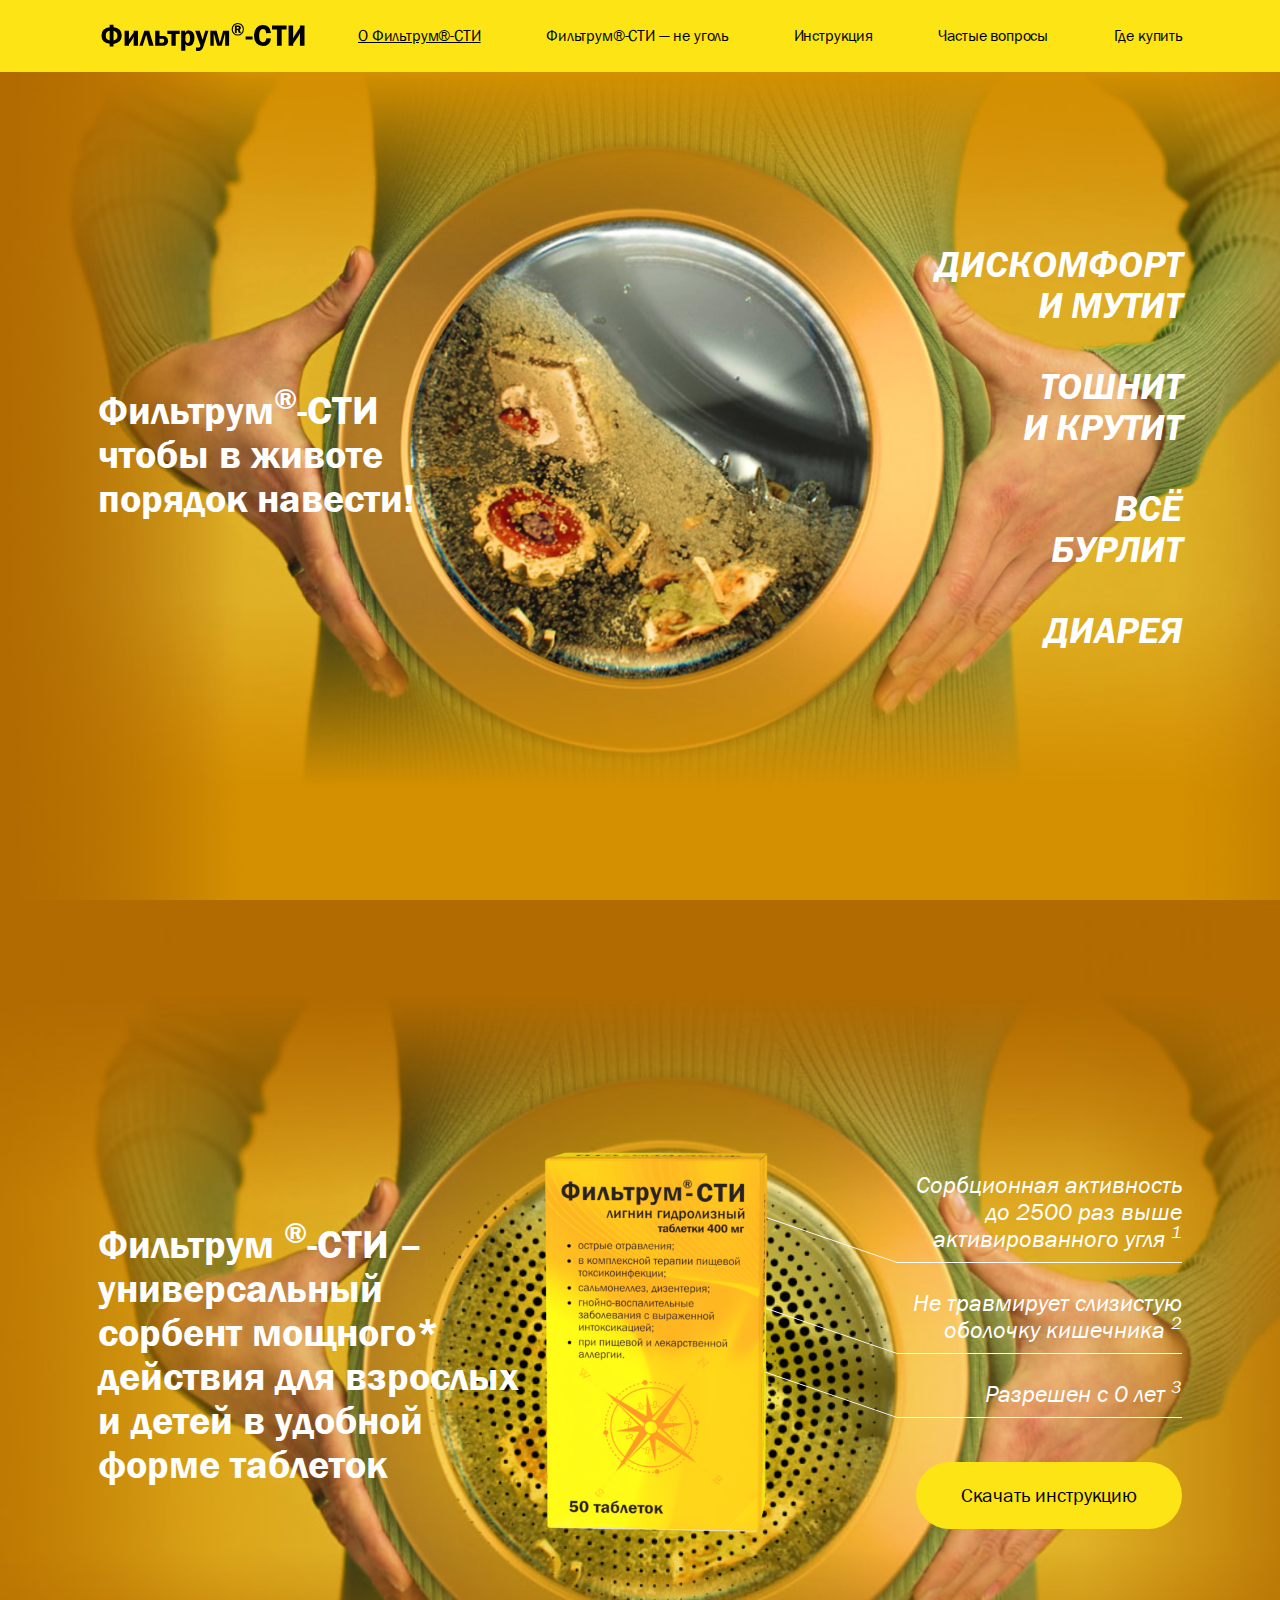
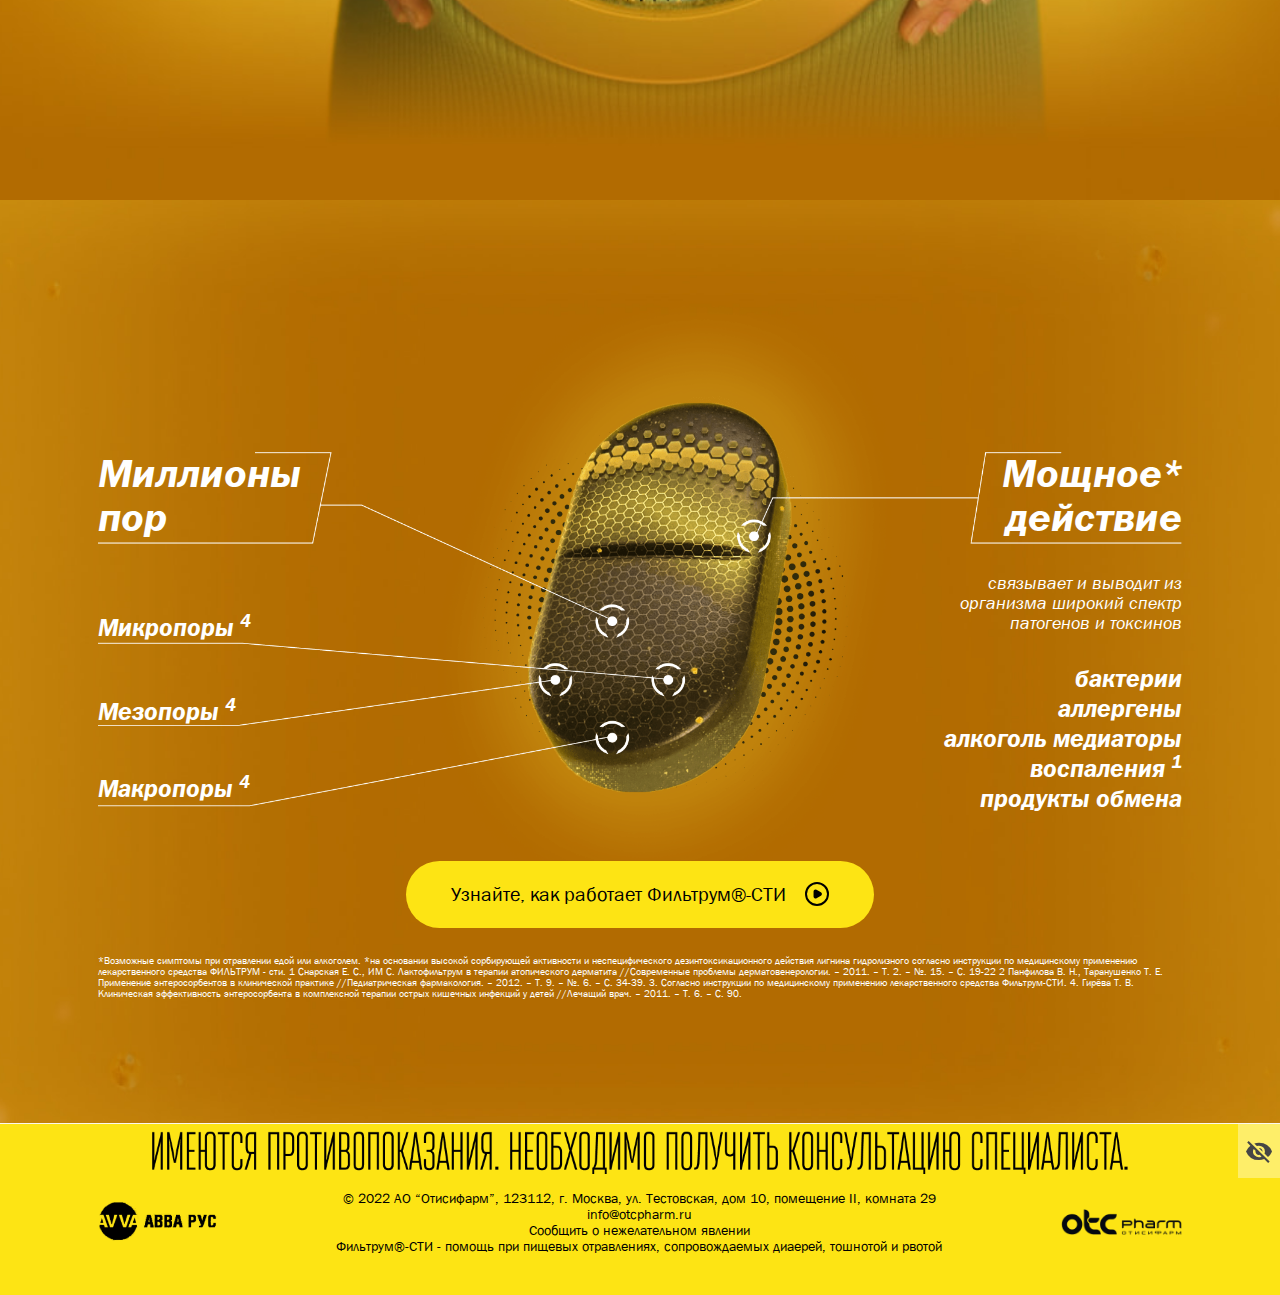
==== index.html @ 0a37b3ac "обновление" ====
<!DOCTYPE html>
<html lang="ru">
  <head>
    <meta charset="UTF-8" />
    <title>new</title>
    <meta name="description" content="" />
    <meta name="keywords" content="" />
    <meta property="og:title" content="" />
    <meta property="og:type" content="" />
    <meta property="og:url" content="" />
    <meta property="og:image" content="" />
    <meta http-equiv="X-UA-Compatible" content="IE=edge" />
    <meta name="viewport" content="width=device-width,initial-scale=1" />
    <link rel="stylesheet" href="assets/css/styles.css" />
    <meta name="msapplication-TileColor" content="#da532c" />
    <meta name="theme-color" content="#ffffff" />
    <script>
      var lang_system = "ru";
    </script>
    <link href="assets/css/styles.css" rel="stylesheet" />
  </head>

  <body>
    <svg
      version="1.1"
      xmlns="http://www.w3.org/2000/svg"
      style="
        height: 0;
        width: 0;
        position: absolute;
        top: -99999px;
        left: -99999px;
        visibility: hidden;
      "
    >
      <symbol id="i-logo" viewBox="0 0 210 30">
        <path
          d="M8.46 22.6A9.62 9.62 0 0 1 2.14 20 8.24 8.24 0 0 1 0 14a8.22 8.22 0 0 1 2.13-5.89 9.66 9.66 0 0 1 6.33-2.66V2.88h4v2.57a9.62 9.62 0 0 1 6.34 2.66A8.29 8.29 0 0 1 20.88 14a8.31 8.31 0 0 1-2.12 6 9.71 9.71 0 0 1-6.34 2.64v2.59h-4Zm0-13.6a4.79 4.79 0 0 0-4 5.06 4.78 4.78 0 0 0 4 5Zm4 10.11a4.78 4.78 0 0 0 4-5c0-2.7-1.35-4.38-4-5.06ZM28.38 22.94v1.62h-4.5V9h4.5v5.93c0 1.05 0 2.22-.12 3.5.76-1.34 1.43-2.41 2-3.22l3-4.23V9h4.49v15.56h-4.5V19c0-1.28 0-2.58.13-3.92a17.23 17.23 0 0 1-1.88 3.47ZM39.22 24.56 44.3 9h5l4.62 15.57h-4.66l-3-11.41-3.66 11.4ZM55.52 24.56V9H60v5.5h3.5a5.29 5.29 0 0 1 4.09 1.44 5.09 5.09 0 0 1 1.31 3.59 4.72 4.72 0 0 1-1.46 3.81 6 6 0 0 1-3.94 1.22Zm4.48-3.1h2.7a2.35 2.35 0 0 0 1.58-.46 2.12 2.12 0 0 0 .48-1.58 1.8 1.8 0 0 0-2.06-2H60ZM72.32 24.56V12.33h-4.21V9h12.77v3.34h-4.09v12.22ZM82.42 29.82V9h4.13v2.28a4 4 0 0 1 4-2.61 4.86 4.86 0 0 1 4 2 9.36 9.36 0 0 1 1.58 5.89q0 4.11-1.59 6.21a5 5 0 0 1-4.14 2.08 3.83 3.83 0 0 1-3.67-2.05v7Zm4.36-12.08A9 9 0 0 0 87 20a2.38 2.38 0 0 0 .83 1.15 2.23 2.23 0 0 0 1.37.49 2.07 2.07 0 0 0 1.65-1c.48-.64.72-2.06.72-4.25 0-3.08-.79-4.61-2.38-4.61a2.22 2.22 0 0 0-1.65.81 4.16 4.16 0 0 0-.73 2.78ZM110.64 9l-4.76 14.94a25.64 25.64 0 0 1-1.37 3.6 4.33 4.33 0 0 1-1.63 1.79 5.47 5.47 0 0 1-3 .68 14.68 14.68 0 0 1-2.15-.18v-3.55a11.87 11.87 0 0 0 2.2.22 2.36 2.36 0 0 0 1.78-.51 3.35 3.35 0 0 0 .68-1.43L96.89 9h4.75l2.93 9.26 2.8-9.26ZM112.61 24.56V9h6.49l3.32 12.44L125.86 9H132v15.56h-4.1V12.13h-.21l-3.46 12.43h-4.46l-3.47-12.43h-.21v12.43ZM141 14a6.07 6.07 0 0 1-4.52-1.93 6.4 6.4 0 0 1-1.85-4.59 6.4 6.4 0 0 1 1.86-4.59A6.06 6.06 0 0 1 141 1a6 6 0 0 1 4.52 1.94 6.43 6.43 0 0 1 1.84 4.57 6.45 6.45 0 0 1-1.83 4.56A6 6 0 0 1 141 14Zm5.18-6.52a5.32 5.32 0 0 0-1.51-3.81A4.81 4.81 0 0 0 141 2.11a5 5 0 0 0-3.69 1.58 5.3 5.3 0 0 0-1.51 3.81 5.31 5.31 0 0 0 1.53 3.82 4.93 4.93 0 0 0 3.67 1.59 4.87 4.87 0 0 0 3.65-1.59 5.27 5.27 0 0 0 1.52-3.81Zm-6.3.77v3H138V3.72h3.32a3.22 3.22 0 0 1 2.19.63 2.12 2.12 0 0 1 .66 1.65 2 2 0 0 1-1.31 2l1.43 3.33h-2.13l-1.19-3Zm0-3.17V7h1a1.67 1.67 0 0 0 1-.24.91.91 0 0 0 .29-.71.89.89 0 0 0-.17-.54.77.77 0 0 0-.39-.3 4.43 4.43 0 0 0-.81 0ZM149.07 14.88h7.21v3.34h-7.21ZM175.34 11.34l-5.06.33q-.1-4.46-3.39-4.46-3.76 0-3.77 6.86c0 2.64.34 4.44 1 5.38a3.33 3.33 0 0 0 2.88 1.41q3 0 3.65-4l4.68.29a8.62 8.62 0 0 1-2.76 5.75 8.36 8.36 0 0 1-5.63 2 8.5 8.5 0 0 1-6.64-2.9q-2.55-2.88-2.55-8a11.93 11.93 0 0 1 2.48-7.8 8.23 8.23 0 0 1 6.75-3q7.43-.01 8.36 8.14ZM191.47 3.51v4.16h-5.1v16.89h-4.88V7.67h-5.13V3.51ZM198.25 22.48v2.08h-4.73v-21h4.73v9c0 1.54 0 3.09-.13 4.67a25.85 25.85 0 0 1 2.31-4.35l4.83-7.11V3.51H210v21h-4.74V15c0-1.61.05-2.92.14-3.93a23.78 23.78 0 0 1-2.32 4.33Z"
        />
      </symbol>
      <symbol id="i-play" viewBox="0 0 24 24">
        <path
          d="M12 24a12 12 0 1 1 12-12 12 12 0 0 1-12 12Zm0-22a10 10 0 1 0 10 10A10 10 0 0 0 12 2Z"
        />
        <path
          d="M15.91 10.27a2 2 0 0 1 0 3.46l-4.36 2.52a2 2 0 0 1-3-1.73v-5a2 2 0 0 1 3-1.73Z"
        />
      </symbol>
      <symbol id="i-cross-popup" viewBox="0 0 40 40">
        <path
          d="M14 27a1 1 0 0 1-.71-.29 1 1 0 0 1 0-1.42l12-12a1 1 0 0 1 1.42 1.42l-12 12A1 1 0 0 1 14 27Z"
        />
        <path
          d="M26 27a1 1 0 0 1-.71-.29l-12-12a1 1 0 0 1 1.42-1.42l12 12a1 1 0 0 1 0 1.42A1 1 0 0 1 26 27Z"
        />
      </symbol>
      <symbol id="i-burger-closed" viewBox="0 0 30 20">
        <path
          d="M2 0h26a2 2 0 0 1 2 2 2 2 0 0 1-2 2H2a2 2 0 0 1-2-2 2 2 0 0 1 2-2ZM2 8h26a2 2 0 0 1 2 2 2 2 0 0 1-2 2H2a2 2 0 0 1-2-2 2 2 0 0 1 2-2ZM2 16h26a2 2 0 0 1 2 2 2 2 0 0 1-2 2H2a2 2 0 0 1-2-2 2 2 0 0 1 2-2Z"
        />
      </symbol>
      <symbol id="i-burger-open" viewBox="0 0 30 24">
        <path
          d="M7.41 1.41 25.8 19.8a2 2 0 0 1 0 2.83 2 2 0 0 1-2.83 0L4.59 4.24a2 2 0 0 1 0-2.83 2 2 0 0 1 2.82 0Z"
        />
        <path
          d="M4.41 19.59 22.8 1.2a2 2 0 0 1 2.83 0 2 2 0 0 1 0 2.83L7.24 22.41a2 2 0 0 1-2.83 0 2 2 0 0 1 0-2.82Z"
        />
      </symbol>
      <symbol id="i-eye" viewBox="0 0 42 54">
        <path d="M0 0h42v54H0z" style="fill: #feee69" />
        <path
          d="m20.8 24 3.75 3.66v-.19a3.49 3.49 0 0 0-1-2.46A3.6 3.6 0 0 0 21 24Zm-5.08.92 1.83 1.8a3 3 0 0 0-.1.75 3.47 3.47 0 0 0 1 2.46 3.6 3.6 0 0 0 2.51 1 3.31 3.31 0 0 0 .77-.09l1.83 1.8a5.94 5.94 0 0 1-6.78-1.09 5.62 5.62 0 0 1-1.1-6.64Zm-6.54-6.4 2.7 2.64.53.52A13.78 13.78 0 0 0 8 27.42a14 14 0 0 0 13 8.69 14.12 14.12 0 0 0 5.18-1l.5.49 3.46 3.4 1.5-1.47L10.68 17M21 21.63a6 6 0 0 1 4.18 1.7 5.71 5.71 0 0 1 1.73 4.09 5.34 5.34 0 0 1-.43 2.11L30 32.92a13.76 13.76 0 0 0 4-5.5 14 14 0 0 0-13-8.68 14.33 14.33 0 0 0-4.73.81L18.84 22a5.93 5.93 0 0 1 2.16-.37Z"
        />
      </symbol>
    </svg>
    <div id="body-wrapper" class="wrapper">
      <div class="page">
        <header class="header js-header">
          <div class="container">
            <div class="header__inner">
              <div class="header__mobile-btn js-menu-btn">
                <svg class="svg-icon">
                  <use xlink:href="#i-burger-closed"></use>
                </svg>
              </div>
              <div
                class="header__mobile-btn js-menu-btn header__mobile-btn--open"
              >
                <svg class="svg-icon">
                  <use xlink:href="#i-burger-open"></use>
                </svg>
              </div>
              <a href="index.html" class="header__logo">
                <svg class="svg-icon">
                  <use xlink:href="#i-logo"></use>
                </svg>
              </a>
              <div class="header__nav">
                <a
                  href="about.html"
                  class="header__nav-item"
                  style="text-decoration-line: underline"
                  >О Фильтрум®-СТИ</a
                >
                <a href="absorbent-pri-otravlenii.html" class="header__nav-item"
                  >Фильтрум®-СТИ — не уголь</a
                >
                <a href="manual.html" class="header__nav-item">Инструкция</a>
                <a href="faq.html" class="header__nav-item">Частые вопросы</a>

                <a href="wheretobuy.html" class="header__nav-item"
                  >Где купить</a
                >
              </div>
            </div>
          </div>
        </header>
        <div class="main js-main" id="fullpage">
          <div
            class="main__first section"
            style="background-image: url('assets/img/main/bg.jpg')"
          >
            <div class="main__first-reel">
              <img src="assets/img/main/123.png" alt="" />
            </div>
            <div class="container">
              <div class="main__first-block">
                <div class="main__first-left">
                  <div class="main__first-left-text">
                    Фильтрум<sup>®</sup>-СТИ <br />
                    чтобы в животе порядок навести!
                  </div>
                </div>
                <div class="main__first-right">
                  <div class="main__first-right-text">
                    Дискомфорт <br />и мутит
                  </div>
                  <div class="main__first-right-text">
                    Тошнит <br />и крутит
                  </div>
                  <div class="main__first-right-text">Всё <br />бурлит</div>
                  <div class="main__first-right-text">Диарея</div>
                </div>
              </div>
            </div>
          </div>
          <div
            class="main__second section"
            style="background-image: url('assets/img/main/bg2.jpg')"
          >
            <div class="container">
              <div class="main__second-block">
                <div class="main__second-left">
                  <div class="main__second-left-text">
                    Фильтрум <sup>®</sup>-СТИ – универсальный <br />сорбент
                    мощного*<br />
                    действия для взрослых и детей в удобной форме таблеток
                  </div>
                </div>
                <div class="main__second-pic">
                  <img src="assets/img/main/pic1.png" alt="" />
                </div>
                <div class="main__second-right">
                  <div class="main__second-right-block">
                    <div class="main__second-right-block-text">
                      Сорбционная активность до 2500 раз выше активированного
                      угля <sup>1</sup>
                    </div>
                  </div>
                  <div class="main__second-right-block">
                    <div class="main__second-right-block-text">
                      Не травмирует слизистую оболочку кишечника <sup>2</sup>
                    </div>
                  </div>
                  <div class="main__second-right-block">
                    <div class="main__second-right-block-text">
                      Разрешен с 0 лет <sup>3</sup>
                    </div>
                  </div>
                  <div class="main__second-right-btn">
                    <a
                      href="assets/files/filtrum-instruction.pdf"
                      class="btn"
                      target="_blank"
                      >Скачать инструкцию</a
                    >
                  </div>
                </div>
              </div>
            </div>
          </div>
          <div
            class="main__third section"
            style="background-image: url('assets/img/main/bg3.jpg')"
          >
            <div class="container">
              <div class="main__third-block">
                <div class="main__third-pic">
                  <img src="assets/img/main/pic2.png" alt="" />
                </div>
                <div class="main__third-pic main__third-pic--mobile">
                  <img src="assets/img/main/pic3.png" alt="" />
                </div>
                <div class="main__third-left">
                  <div
                    class="main__third-left-text main__third-left-text--first"
                  >
                    Миллионы <br />пор
                  </div>
                  <div
                    class="main__third-left-text main__third-left-text--second"
                  >
                    Микропоры <sup>4</sup>
                  </div>
                  <div
                    class="main__third-left-text main__third-left-text--third"
                  >
                    Мезопоры <sup>4</sup>
                  </div>
                  <div
                    class="main__third-left-text main__third-left-text--fourth"
                  >
                    Макропоры <sup>4</sup>
                  </div>
                </div>
                <div class="main__third-right">
                  <div
                    class="main__third-right-text main__third-right-text--first"
                  >
                    Мощное* <br />действие
                  </div>
                  <div
                    class="main__third-right-text main__third-right-text--second"
                  >
                    связывает и выводит из организма широкий спектр патогенов и
                    токсинов
                    <div
                      class="main__third-right-text main__third-right-text--third"
                    >
                      бактерии <br />аллергены <br />алкоголь медиаторы
                      воспаления <sup>1</sup>
                      продукты обмена
                    </div>
                  </div>
                  <div class="main__third-text-mobile">
                    Бактерии, аллергены, алкоголь, медиаторы воспаления
                    <sup>1</sup>, продукты обмена
                  </div>
                  <div class="main__third-btn">
                    <div class="btn js-video-open">
                      Узнайте, как работает Фильтрум®-СТИ
                      <div class="btn__icon">
                        <svg class="svg-icon">
                          <use xlink:href="#i-play"></use>
                        </svg>
                      </div>
                    </div>
                  </div>
                  <div class="main__third-text">
                    *Возможные симптомы при отравлении едой или алкоголем. *на
                    основании высокой сорбирующей активности и неспецифического
                    дезинтоксикационного действия лигнина гидролизного согласно
                    инструкции по медицинскому применению лекарственного
                    средства ФИЛЬТРУМ - сти. 1 Снарская Е. С., ИМ С.
                    Лактофильтрум в терапии атопического дерматита //Современные
                    проблемы дерматовенерологии. – 2011. – Т. 2. – №. 15. – С.
                    19-22 2 Панфилова В. Н., Таранушенко Т. Е. Применение
                    энтеросорбентов в клинической практике //Педиатрическая
                    фармакология. – 2012. – Т. 9. – №. 6. – С. 34-39. 3.
                    Согласно инструкции по медицинскому применению
                    лекарственного средства Фильтрум-СТИ. 4. Гирёва Т. В.
                    Клиническая эффективность энтеросорбента в комплексной
                    терапии острых кишечных инфекций у детей //Лечащий врач. –
                    2011. – Т. 6. – С. 90.
                  </div>
                </div>
              </div>
            </div>
          </div>
          <footer class="footer section fp-auto-height">
            <div class="container">
              <div class="footer__inner">
                <div
                  class="footer__desktop-contraindications js-contraindications-block"
                >
                  <div class="footer__desktop-contraindications-img">
                    <img
                      src="assets/img/contraindications-desktop.png"
                      alt=""
                    />
                  </div>
                  <div
                    class="footer__desktop-contraindications-eye js-contraindications-hidden-btn"
                  >
                    <svg class="svg-icon">
                      <use xlink:href="#i-eye"></use>
                    </svg>
                  </div>
                </div>
                <div class="footer__desktop">
                  <a href="#" class="footer__logo">
                    <img src="assets/img/logo2.png" alt="" />
                  </a>
                  <div class="footer__text">
                    © 2022 АО “Отисифарм”, 123112, г. Москва, ул. Тестовская,
                    дом 10, помещение II, комната 29 info@otcpharm.ru
                    <br />Сообщить о нежелательном явлении<br />Фильтрум®-СТИ -
                    помощь при пищевых отравлениях, cопровождаемых диаерей,
                    тошнотой и рвотой
                  </div>
                  <a href="#" class="footer__logo footer__logo--second">
                    <img src="assets/img/logo3.png" alt="" />
                  </a>
                </div>
                <div class="footer__mobile">
                  <div
                    class="footer__mobile-contraindications js-contraindications-block"
                  >
                    <div class="footer__mobile-contraindications-img">
                      <img src="assets/img/contraindications.png" alt="" />
                    </div>
                    <div
                      class="footer__mobile-contraindications-eye js-contraindications-hidden-btn"
                    >
                      <svg class="svg-icon">
                        <use xlink:href="#i-eye"></use>
                      </svg>
                    </div>
                  </div>
                  <div class="footer__text">
                    © 2022 АО “Отисифарм”, 123112, г. Москва, ул. Тестовская,
                    дом 10, помещение II, комната 29 info@otcpharm.ru
                    <br />Сообщить о нежелательном явлении<br />Фильтрум®-СТИ -
                    помощь при пищевых отравлениях, cопровождаемых диаерей,
                    тошнотой и рвотой
                  </div>
                  <div class="footer__mobile-bottom">
                    <a href="#" class="footer__logo">
                      <img src="assets/img/logo2.png" alt="" />
                    </a>
                    <a href="#" class="footer__logo footer__logo--second">
                      <img src="assets/img/logo3.png" alt="" />
                    </a>
                  </div>
                </div>
              </div>
            </div>
          </footer>
        </div>
      </div>
      <div class="popup mfp-hide js-video-popup">
        <div class="popup__cross-btn js-close-mfp">
          <svg class="svg-icon">
            <use xlink:href="#i-cross-popup"></use>
          </svg>
        </div>
        <div class="popup__video">
          <iframe
            id="video_play2"
            src="//player.vimeo.com/video/244799166?color=ffffff&amp;background=fde414&amp;slideshow=0&amp;video_title=1&amp;video_byline=0"
            width="100%"
            height="100%"
            frameborder="0"
            webkitallowfullscreen=""
            mozallowfullscreen=""
            allowfullscreen=""
          ></iframe>
        </div>
      </div>
    </div>
    <script type="text/javascript" src="assets/js/bundle.js"></script>
  </body>
</html>
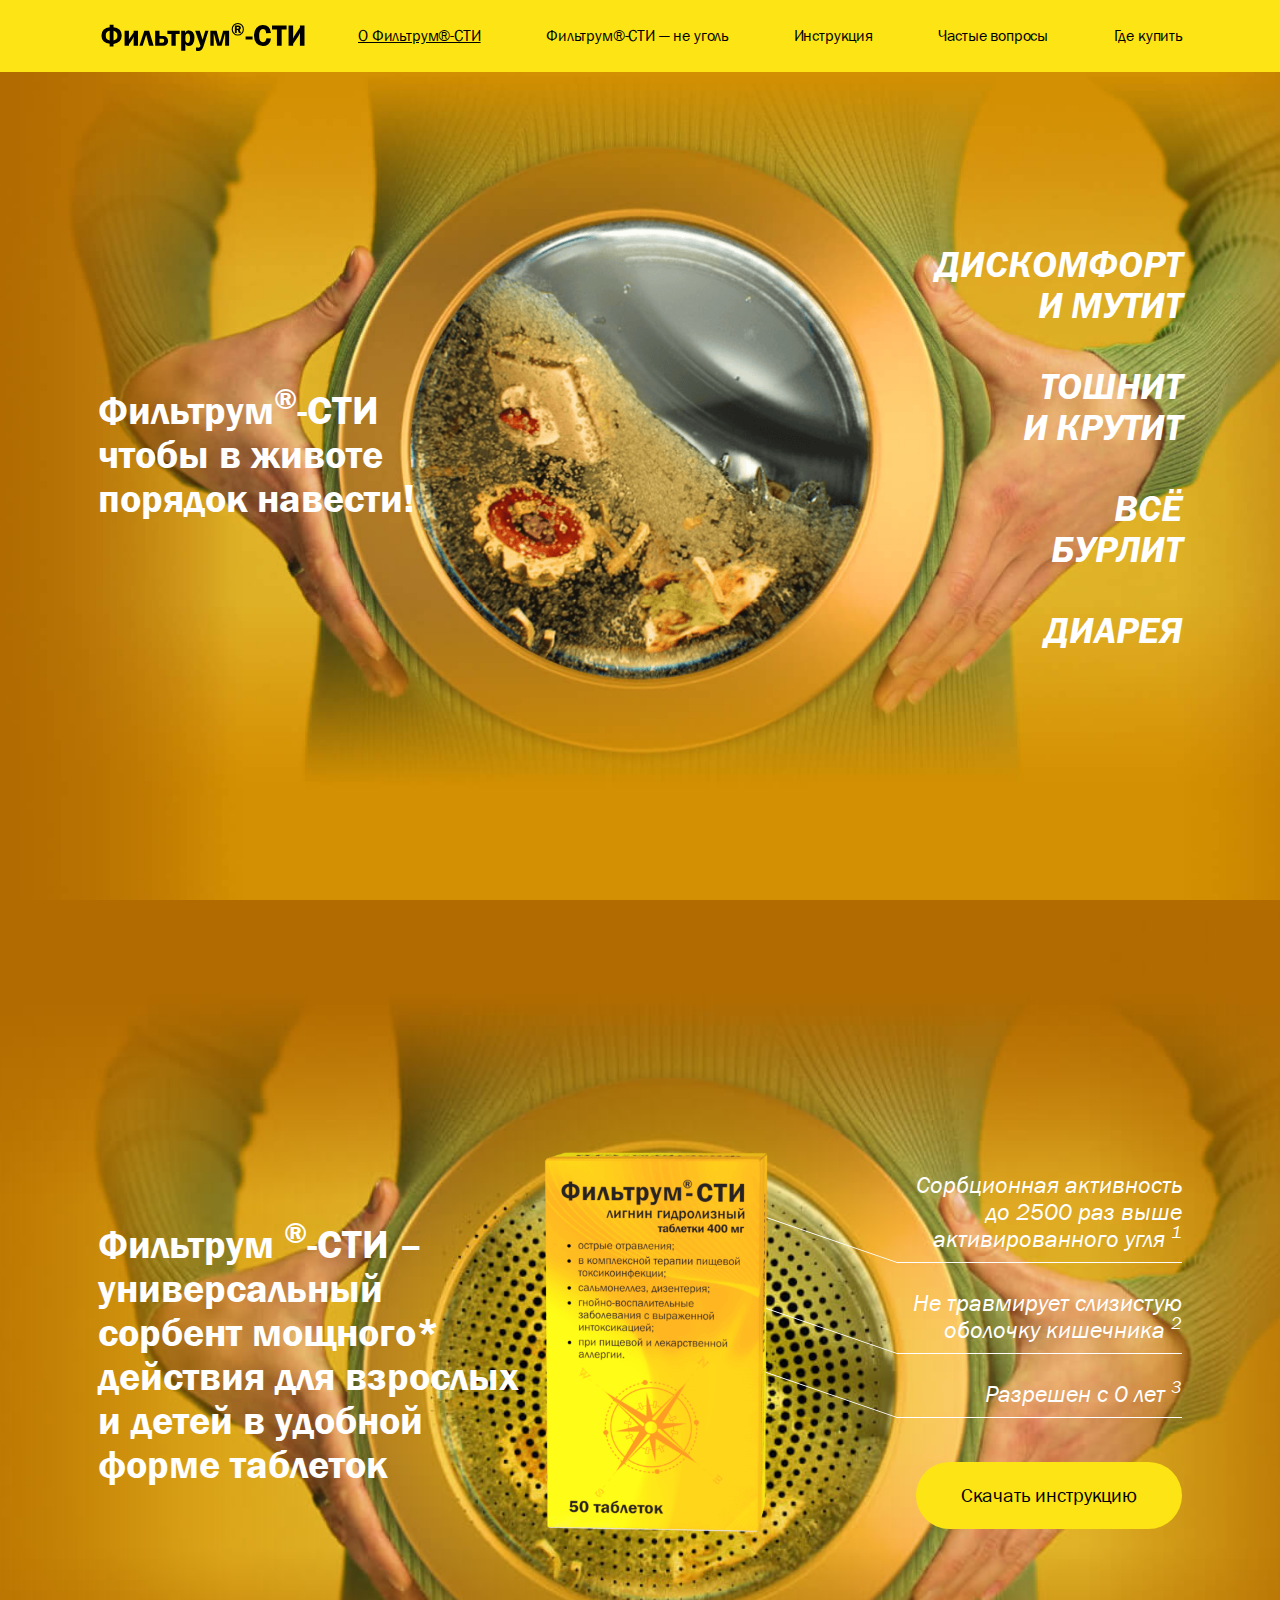
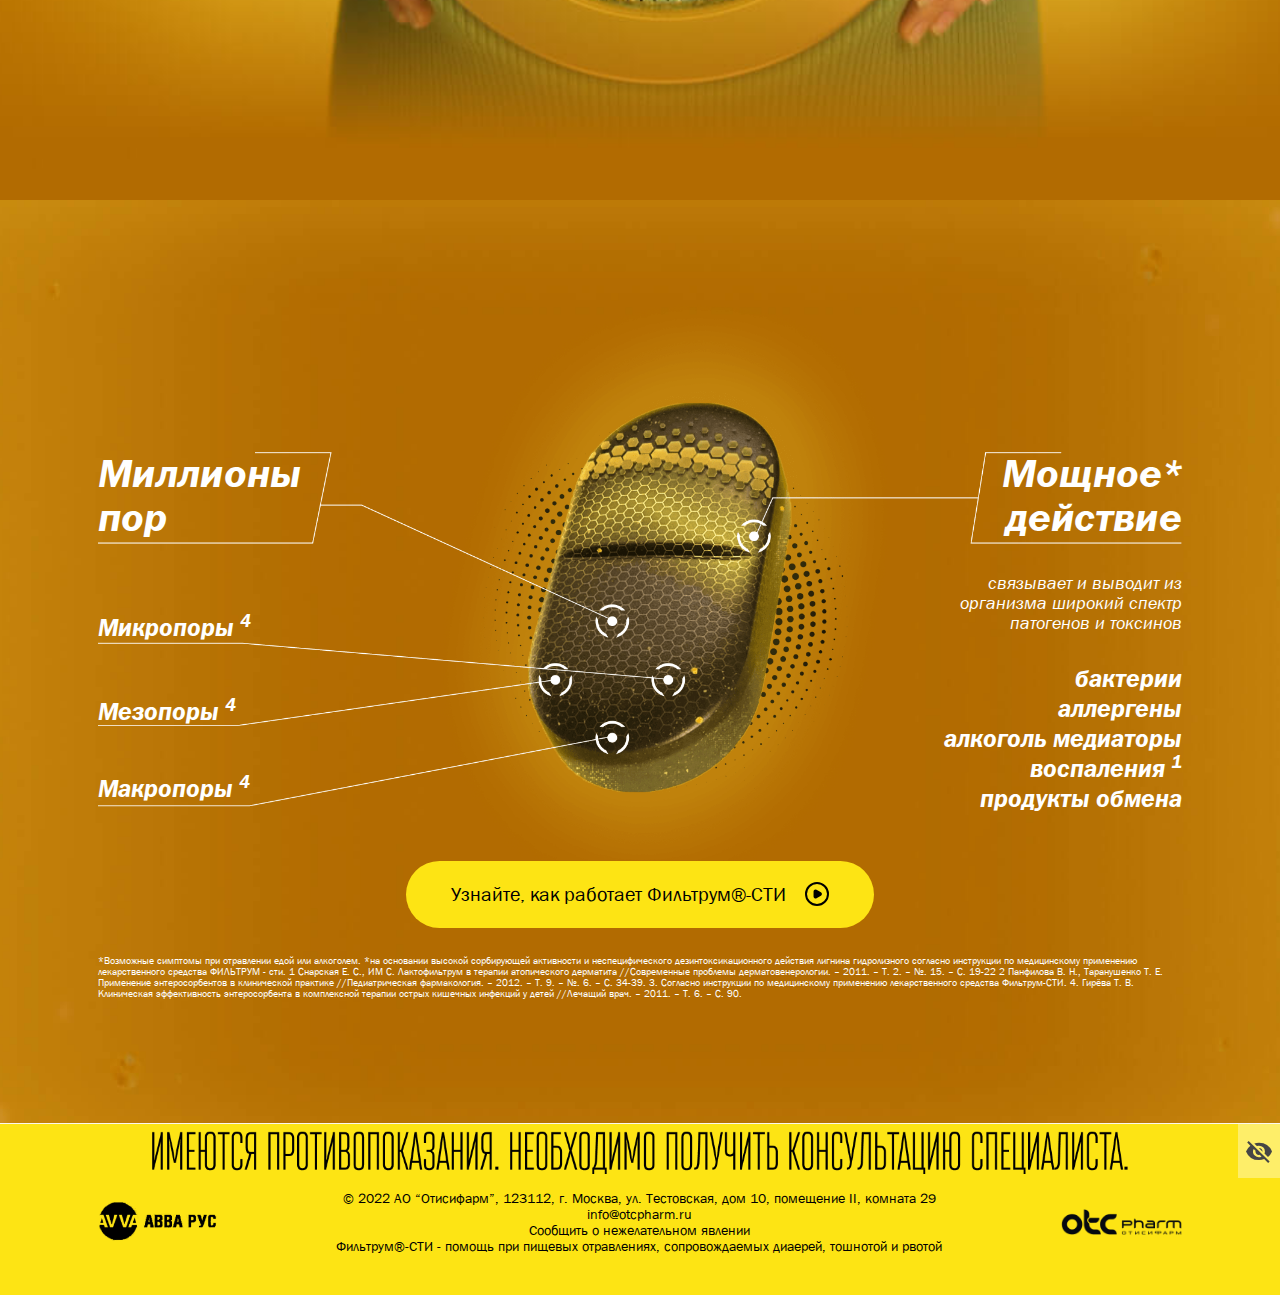
==== commit b1b843f6: "обновление" ====
--- a/index.html
+++ b/index.html
@@ -109,9 +109,7 @@
                 <a href="manual.html" class="header__nav-item">Инструкция</a>
                 <a href="faq.html" class="header__nav-item">Частые вопросы</a>
 
-                <a href="wheretobuy.html" class="header__nav-item"
-                  >Где купить</a
-                >
+                <a href="buy.html" class="header__nav-item">Где купить</a>
               </div>
             </div>
           </div>
@@ -122,7 +120,7 @@
             style="background-image: url('assets/img/main/bg.jpg')"
           >
             <div class="main__first-reel">
-              <img src="assets/img/main/123.png" alt="" />
+              <img src="assets/img/main/circle.png" alt="" />
             </div>
             <div class="container">
               <div class="main__first-block">
@@ -369,6 +367,6 @@
         </div>
       </div>
     </div>
-    <script type="text/javascript" src="assets/js/bundle.js"></script>
+    <script type="text/javascript" src="assets/js/main.js"></script>
   </body>
 </html>
--- a/assets/css/styles.css
+++ b/assets/css/styles.css
@@ -808,34 +808,18 @@
   color: #464646;
   background-color: #d49000;
 }
-.is-content {
-  background: url(../img/bg-content.png);
-}
+
 .container {
   padding: 0 16px;
   width: 100%;
   max-width: 100%;
 }
-.first-content {
-  display: flex;
-  justify-content: space-between;
-  align-items: center;
-}
-.first__text {
-  font-family: franklinGothic, Arial, sans-serif;
-  font-style: normal;
-  font-weight: 400;
-  font-size: 41px;
-  line-height: 46px;
-
-  color: #ffffff;
-  margin-bottom: 60px;
-}
 .first__download {
   font-family: franklinGothic, Arial, sans-serif;
+  font-style: italic;
   background: #fde414;
   border-radius: 35px;
-  font-weight: 400;
+  font-weight: 500;
   font-size: 20px;
   padding: 18px 60px;
   cursor: pointer;
@@ -845,46 +829,36 @@
   color: #000000;
   margin-right: 40px;
 }
-.first__download--faq {
-  width: 290px;
-  padding: 18px 25px;
-}
+
 .first__buy {
+  font-family: franklinGothic, Arial, sans-serif;
+  font-style: italic;
+
   color: #fff;
   border-radius: 35px;
-  font-weight: 400;
+  font-weight: 500;
   font-size: 20px;
   padding: 18px 60px;
   background: #de0000;
 
   cursor: pointer;
 }
-.first__buy--faq {
-  width: 210px;
-  padding: 18px 50px;
-}
+
 .symptoms__title {
   color: #ffffff;
 }
-.symptoms__content {
-  position: relative;
+
+.symptoms__btn {
+  display: block;
   margin: 0 auto;
-  margin-top: -135px;
-  max-width: 1016px;
-}
-.symptoms__btn {
-  position: absolute;
-  bottom: 30px;
-  left: 0;
-  right: 0;
   filter: drop-shadow(0px 7px 8px rgba(181, 112, 3, 0.35));
   background: #fde414;
   border-radius: 35px;
   width: 250px;
   margin: 0 auto;
-  font-family: "Franklin Gothic Book";
-  font-style: normal;
-  font-weight: 400;
+  font-family: franklinGothic, Arial, sans-serif;
+  font-style: italic;
+  font-weight: 500;
   font-size: 20px;
   /* or 125% */
 
@@ -895,17 +869,15 @@
   padding-bottom: 18px;
   cursor: pointer;
 }
-.symptoms__content img {
-  width: 100%;
-}
+
 .indications__title {
   font-family: franklinGothic, Arial, sans-serif;
   font-style: normal;
   font-weight: 400;
-  font-size: 41px;
-  line-height: 46px;
-  text-align: center;
+  font-size: 22px;
+  line-height: 25px;
   letter-spacing: 0.01em;
+  width: 286px;
 
   color: #ffffff;
   padding-top: 40px;
@@ -929,12 +901,11 @@
   width: 100%;
 }
 .indications__btn {
-  font-family: "Franklin Gothic Book";
+  font-family: franklinGothic, Arial, sans-serif;
   font-style: normal;
   font-weight: 400;
   font-size: 20px;
   line-height: 25px;
-  /* or 125% */
 
   text-align: center;
 
@@ -948,11 +919,17 @@
   display: block;
   cursor: pointer;
 }
+
 .poisoning {
   padding-top: 40px;
-  padding-bottom: 30px;
-  background-image: url(../img/test.png);
-  background-position: left center;
+}
+.poisoning {
+  background: url(../img/poisoning-bg.png) bottom center;
+  background-size: 100% 108%;
+}
+.poisoning--bg {
+  background-image: url(../img/poisoning-bg.png);
+  background-position: inherit;
 }
 .poisoning__title {
   font-family: franklinGothic, Arial, sans-serif;
@@ -967,13 +944,11 @@
   margin-bottom: 45px;
 }
 .poisoning__description {
-  /* font-family: 'Franklin Gothic Demi'; */
   white-space: pre-line;
   font-style: italic;
   font-weight: 400;
   font-size: 24px;
   line-height: 120%;
-  /* or 29px */
 
   text-align: center;
   letter-spacing: 0.01em;
@@ -985,37 +960,34 @@
   flex-wrap: wrap;
   justify-content: center;
 }
-.poisoning-items__item {
-  display: flex;
-  flex-direction: column;
-  align-items: center;
-  margin-right: 64px;
-  margin-bottom: 45px;
-}
+
 .poisoning-items__img {
-  position: relative;
   border-radius: 50%;
   overflow: hidden;
-  /* width: 99px; */
-  /* height: 99px; */
   margin-bottom: 10px;
   width: 125px;
   height: 125px;
-  background-color: green;
-}
-.poisoning-items__img img {
-  top: 62px;
-  position: absolute;
-  transform: translate(-50%, -50%);
-  left: 63px;
+  filter: drop-shadow(2px 4px 15px rgba(0, 0, 0, 0.25));
+}
+.poisoning-items__name {
+  font-family: franklinGothic, Arial, sans-serif;
+  font-style: normal;
+  font-weight: 400;
+  font-size: 18px;
+  line-height: 20px;
+  text-align: center;
+  width: 125px;
+  margin: 0 auto;
+
+  color: #ffffff;
 }
 .poisoning__btn {
   filter: drop-shadow(0px 7px 8px rgba(181, 112, 3, 0.35));
   background: #fde414;
   border-radius: 35px;
-  font-family: "Franklin Gothic Book";
-  font-style: normal;
-  font-weight: 400;
+  font-family: franklinGothic, Arial, sans-serif;
+  font-style: italic;
+  font-weight: 500;
   font-size: 20px;
   line-height: 25px;
   padding-top: 18px;
@@ -1024,104 +996,56 @@
   margin: 0 auto;
   display: block;
   cursor: pointer;
-  /* or 125% */
 
   text-align: center;
 
   color: #000000;
 }
 .faq {
-  padding-top: 125px;
-}
-.faq__img img {
-  width: 510px;
-}
-.faq__variadle {
-  width: 683px;
-}
-.accordion-btn {
-  width: 100%;
-  color: #fff;
-  font-weight: 400;
-  font-size: 24px;
-  border-bottom: 1px solid #ffffff;
-  position: relative;
-  cursor: pointer;
-}
-.accordion-btn::before {
-  position: absolute;
-  content: url(../img/arrow-bg.svg);
-  right: 0;
-  top: 10px;
-  transform: translateY(-50%);
-  width: 25px;
-  height: 16px;
-  /* background: url(../img/arrow-bg.svg); */
-}
-.faq__item + .faq__item {
-  margin-top: 20px;
-}
-.faq__item.active .accordion-btn::before {
-  transform: rotate(180deg);
-}
+  /* padding-top: 125px; */
+  padding-top: 30px;
+}
+
 .accordion-content {
-  /* max-height: 0; */
   display: none;
 }
 .faq__item.active .accordion-content {
   display: block;
+
+  font-family: franklinGothic, Arial, sans-serif;
+  font-style: italic;
+  font-weight: 500;
+  font-size: 16px;
+  line-height: 18px;
+  color: #fff;
+  margin-top: 10px;
+}
+.accordion-content p {
+  margin-bottom: 10px;
+}
+.accordion-content span {
+  font-size: 11px;
+}
+.accordion-content p span {
+  text-decoration: underline;
+  font-size: inherit;
 }
 .faq__btns {
   margin-top: 55px;
 }
 .buy,
-.articles {
+.articles,
+.article {
   margin-top: 100px;
   margin-bottom: 90px;
 }
-.buy__header {
-  font-family: franklinGothic, Arial, sans-serif;
-  font-style: normal;
-  font-weight: 400;
-  font-size: 41px;
-  line-height: 46px;
-  text-align: center;
-  letter-spacing: 0.01em;
-
-  color: #ffffff;
-  margin-top: 40px;
-  margin-bottom: 40px;
-}
-.buy__frame img {
-  display: block;
-  margin: 0 auto;
-}
-.buy-links {
-  text-align: center;
-}
-.buy-links img {
-  margin-left: 20px;
-  margin-bottom: 20px;
-
-  /* display: flex;
-  justify-content: space-around; */
-}
-.articles__header {
-  font-family: franklinGothic, Arial, sans-serif;
-  font-style: normal;
-  font-weight: 400;
-  font-size: 45px;
-  line-height: 51px;
-  text-align: center;
-  letter-spacing: 0.01em;
-
-  color: #ffffff;
-  margin-bottom: 45px;
-}
+.manual {
+  margin-top: 100px;
+}
+
 .articles__items {
   display: grid;
   grid-template-columns: repeat(3, 1fr);
-  /* grid-template-rows: repeat(auto-fit, 1fr); */
   grid-column-gap: 20px;
   grid-row-gap: 25px;
   align-items: flex-start;
@@ -1132,10 +1056,8 @@
   border-radius: 5px;
   padding: 25px;
   padding-top: 15px;
-  /* width: 415px; */
-  /* margin-left: 29px;*/
   margin-bottom: 25px;
-  width: 355px;
+  width: 100%;
 }
 
 .articles_images {
@@ -1158,9 +1080,9 @@
   margin-bottom: 14px;
 }
 .articles__description {
-  font-family: "Franklin Gothic Book";
-  font-style: normal;
-  font-weight: 400;
+  font-family: franklinGothic, Arial, sans-serif;
+  font-style: italic;
+  font-weight: 500;
   font-size: 18px;
   line-height: 20px;
   margin-bottom: 12px;
@@ -1185,7 +1107,6 @@
 .pagination__link {
   border-radius: 50%;
   border: 1px solid #ffffff;
-  /* display: inline-block; */
   width: 56px;
   height: 56px;
   display: flex;
@@ -1210,6 +1131,147 @@
   background: rgba(255, 251, 24, 0.5);
   box-shadow: 2px 4px 2px rgba(0, 0, 0, 0.12);
 }
+.article {
+  color: #fff;
+}
+
+.article__title--mb0 {
+  margin-bottom: 0px;
+}
+
+.wh-265 {
+  width: 265px;
+  height: 265px;
+}
+
+.description__heading {
+  font-family: franklinGothic, Arial, sans-serif;
+  font-style: italic;
+  font-weight: 400;
+  font-size: 24px;
+  line-height: 27px;
+  margin-bottom: 50px;
+}
+.article__subtitle {
+  font-family: franklinGothic, Arial, sans-serif;
+
+  font-style: normal;
+  font-weight: 400;
+  font-size: 24px;
+  line-height: 27px;
+  margin-bottom: 50px;
+}
+
+.risk-description {
+  font-family: franklinGothic, Arial, sans-serif;
+  font-style: normal;
+  font-weight: 400;
+  font-size: 24px;
+  line-height: 27px;
+  text-align: center;
+  letter-spacing: 0.01em;
+  margin-bottom: 35px;
+}
+.risk-alcohol {
+  display: flex;
+}
+
+.menu {
+  margin-bottom: 75px;
+}
+.menu__title {
+  font-family: franklinGothic, Arial, sans-serif;
+  font-style: normal;
+  font-weight: 400;
+  font-size: 24px;
+  line-height: 27px;
+  margin-bottom: 10px;
+}
+.menu__subtitle {
+  margin-bottom: 30px;
+}
+.menu__subtitle,
+.menu__description {
+  font-family: franklinGothic, Arial, sans-serif;
+  font-style: italic;
+  font-weight: 500;
+  font-size: 18px;
+  line-height: 24px;
+}
+.menu__list {
+  line-height: 27px;
+  margin-bottom: 5px;
+}
+.menu__list p span {
+  font-family: franklinGothic, Arial, sans-serif;
+  font-style: normal;
+  font-weight: 400;
+}
+.recipee-items {
+  display: flex;
+  flex-wrap: wrap;
+  justify-content: space-between;
+  align-items: center;
+}
+.recipee-items__item {
+  display: flex;
+  width: 498px;
+  margin-bottom: 50px;
+  font-family: franklinGothic, Arial, sans-serif;
+  font-style: italic;
+  font-weight: 500;
+  font-size: 18px;
+  line-height: 20px;
+
+  color: #ffffff;
+}
+.recipee__title {
+  font-family: franklinGothic, Arial, sans-serif;
+  font-style: normal;
+  font-weight: 400;
+}
+.recipee__img {
+  flex-shrink: 0;
+  margin-right: 20px;
+  border-radius: 50%;
+  width: 125px;
+  height: 125px;
+  filter: drop-shadow(2px 4px 4px rgba(0, 0, 0, 0.15));
+  background: #fde414;
+  display: flex;
+  align-items: center;
+  justify-content: center;
+}
+.recipee__p {
+  flex-shrink: 0;
+}
+.prevention {
+  font-family: franklinGothic, Arial, sans-serif;
+  font-style: italic;
+  font-weight: 500;
+  font-size: 16px;
+  line-height: 18px;
+
+  color: #ffffff;
+
+  text-shadow: 2px 4px 4px rgba(0, 0, 0, 0.15);
+}
+.prevention ol {
+  width: 100%;
+  list-style-type: decimal;
+}
+.prevention ol li {
+  margin-left: 15px;
+  margin-bottom: 20px;
+}
+
+.first__img {
+  margin-top: 10px;
+  margin-bottom: 30px;
+}
+.first__img img {
+  max-width: 100%;
+}
 @media (min-width: 768px) {
   .container {
     padding: 0 24px;
@@ -1220,17 +1282,28 @@
     padding: 0 36px;
     margin: 0 auto;
   }
+  .first-content {
+    display: flex;
+    justify-content: space-between;
+    align-items: center;
+  }
 }
 @media (min-width: 1280px) {
   .container {
     width: 1180px;
     padding: 0 48px;
   }
+  .recipee-items__item {
+    width: 494px;
+  }
 }
 @media (min-width: 1440px) {
   .container {
-    width: 1264px;
+    width: 1269px;
     padding: 0 64px;
+  }
+  .recipee-items__item {
+    width: 494px;
   }
 }
 @media (min-width: 1600px) {
@@ -2106,6 +2179,9 @@
   cursor: pointer;
   transition: all 0.2s;
 }
+.btn--desktop {
+  display: none;
+}
 @media (min-width: 768px) {
   .btn {
     font-size: 20px;
@@ -2382,29 +2458,789 @@
     padding: 0 16px;
   }
 }
+.first__download--desctop,
+.first__buy--desctop {
+  display: none;
+}
+.first__download--mobile {
+  width: 250px;
+  margin: 0 auto;
+  font-size: 16px;
+  padding: 18px 23px;
+  display: block;
+}
+.first__buy--mobile {
+  margin: 0 auto;
+  margin-top: 10px;
+  width: 168px;
+  display: block;
+  padding: 18px 33px;
+}
+.first__description img {
+  display: none;
+}
+.first__title {
+  font-family: franklinGothic, Arial, sans-serif;
+  font-style: normal;
+  font-weight: 400;
+  font-size: 32px;
+  line-height: 32px;
+
+  color: #ffffff;
+}
+.first__text {
+  font-family: franklinGothic, Arial, sans-serif;
+  font-style: normal;
+  font-weight: 400;
+  font-size: 18px;
+  line-height: 20px;
+
+  color: #ffffff;
+  width: 280px;
+}
+.symptoms__content--mobile {
+  font-family: franklinGothic, Arial, sans-serif;
+  font-style: normal;
+  font-weight: 400;
+  font-size: 14px;
+  line-height: 16px;
+
+  color: #ffffff;
+}
+.items {
+  column-count: 2;
+  margin-bottom: 30px;
+}
+.items__item {
+  padding-left: 30px;
+  position: relative;
+}
+.items__item + .items__item {
+  margin-top: 30px;
+}
+.items__item::after {
+  position: absolute;
+  left: 0;
+  top: 0;
+  width: 20px;
+  height: 20px;
+  content: url(../img/icon.svg);
+}
+.symptoms__content img {
+  display: none;
+}
+.indications__content--desktop-img {
+  display: none;
+}
+.indications__content--mobile-img {
+  margin-top: 50px;
+  margin-bottom: 30px;
+}
+.indications-mobile__item {
+  position: relative;
+  font-family: franklinGothic, Arial, sans-serif;
+  font-style: italic;
+  font-weight: 400;
+  font-size: 14px;
+  line-height: 100%;
+  padding-left: 30px;
+  margin-bottom: 30px;
+
+  color: #ffffff;
+}
+.indications-mobile__item::after {
+  position: absolute;
+  left: 0;
+  top: 0;
+  width: 20px;
+  height: 20px;
+  content: url(../img/icon.svg);
+}
+.indications-mobile__item::before {
+  position: absolute;
+  content: "";
+  width: 100%;
+  height: 1px;
+  background-color: #fff;
+  left: 0;
+  bottom: -15px;
+}
+.poisoing-items {
+  display: flex;
+  flex-wrap: wrap;
+  justify-content: space-between;
+}
+.poisoning-items__item {
+  display: flex;
+  flex-direction: column;
+  align-items: center;
+  margin-bottom: 45px;
+}
+.faq__img {
+  margin-bottom: 20px;
+}
+.faq__img img {
+  max-width: 100%;
+}
+.accordion-btn::before {
+  position: absolute;
+  content: url(../img/arrow-bg.svg);
+  right: 0;
+  top: 0px;
+  transform: translateY(-50%);
+  width: 25px;
+  height: 16px;
+}
+.faq__item + .faq__item {
+  margin-top: 20px;
+}
+.accordion-btn {
+  width: 100%;
+  color: #fff;
+  font-weight: 400;
+  font-size: 13px;
+  border-bottom: 1px solid #ffffff;
+  position: relative;
+  cursor: pointer;
+}
+
+.faq__item.active .accordion-btn::before {
+  transform: rotate(180deg);
+  top: -10px;
+}
+.first__buy--faq {
+  width: 210px;
+  padding: 18px 50px;
+  display: block;
+  margin: 25px auto;
+}
+
+.first__download--faq {
+  width: 290px;
+  padding: 18px 25px;
+  display: block;
+  margin: 0 auto;
+}
+.buy__frame {
+  width: 100%;
+}
+.buy__frame img {
+  display: block;
+  margin: 0 auto;
+  max-width: 100%;
+}
+.buy__header {
+  font-family: franklinGothic, Arial, sans-serif;
+  font-style: normal;
+  font-weight: 400;
+  font-size: 22px;
+  line-height: 25px;
+  letter-spacing: 0.01em;
+
+  color: #ffffff;
+  margin-top: 40px;
+  margin-bottom: 40px;
+}
+.buy-links {
+  display: flex;
+  flex-wrap: wrap;
+  text-align: center;
+}
+.buy-links img {
+  width: 140px;
+  margin-left: 20px;
+  margin-bottom: 20px;
+}
+.article__title {
+  font-family: franklinGothic, Arial, sans-serif;
+  font-style: normal;
+  font-weight: 400;
+  font-size: 32px;
+  line-height: 1;
+  margin-bottom: 25px;
+}
+.articles__header {
+  font-family: franklinGothic, Arial, sans-serif;
+  font-style: normal;
+  font-weight: 400;
+  font-size: 32px;
+  line-height: 1;
+  letter-spacing: 0.01em;
+
+  color: #ffffff;
+  margin-bottom: 45px;
+}
+.description__image {
+  margin-bottom: 25px;
+}
+.description__img {
+  flex-shrink: 0;
+  border-radius: 50%;
+  width: 188px;
+  height: 188px;
+  overflow: hidden;
+  margin-right: 22px;
+  margin-bottom: 10px;
+}
+.description__img img {
+  width: 100%;
+}
+.description__label {
+  display: none;
+}
+.description__p {
+  font-family: franklinGothic, Arial, sans-serif;
+  font-style: italic;
+  font-weight: 500;
+  font-size: 16px;
+  line-height: 18px;
+  margin-bottom: 50px;
+}
+
+.not-found {
+  margin-bottom: 225px;
+}
+.not-found__title {
+  font-family: franklinGothic, Arial, sans-serif;
+  font-style: normal;
+  font-weight: 400;
+  font-size: 114px;
+  line-height: 130px;
+  text-align: center;
+  letter-spacing: 0.01em;
+  color: #ffffff;
+}
+.not-found__description {
+  font-family: franklinGothic, Arial, sans-serif;
+
+  font-style: normal;
+  font-weight: 400;
+  font-size: 24px;
+  line-height: 27px;
+  text-align: center;
+  letter-spacing: 0.01em;
+
+  color: #ffffff;
+}
+.steps {
+  display: flex;
+  justify-content: space-between;
+  margin-bottom: 34px;
+  flex-wrap: wrap;
+}
+.step__item {
+  font-family: franklinGothic, Arial, sans-serif;
+  font-style: normal;
+  font-weight: 400;
+  font-size: 24px;
+  line-height: 27px;
+  width: 55%;
+  margin-bottom: 25px;
+}
+.step__item {
+  position: relative;
+}
+.step__item:last-child {
+  position: static;
+}
+.step__item::after {
+  position: absolute;
+  content: url(../img/arrow-article.svg);
+  width: 103px;
+  height: 2px;
+  right: -109px;
+  top: 50%;
+}
+.effects-on-the-body {
+  display: none;
+}
+.risk-variables__item {
+  display: flex;
+  align-items: center;
+  margin-bottom: 27px;
+}
+.risk-variables__img {
+  flex-shrink: 0;
+  width: 125px;
+  height: 125px;
+  background-color: #fde414;
+  border-radius: 50%;
+  margin-bottom: 10px;
+  display: flex;
+  margin-right: 10px;
+}
+.risk-variables__img img {
+  object-fit: none;
+  max-width: 100%;
+}
+.risk-variables__description {
+  font-family: franklinGothic, Arial, sans-serif;
+  font-style: normal;
+  font-weight: 400;
+  font-size: 16px;
+  line-height: 18px;
+}
+.risk-variables__description--article {
+  white-space: pre-line;
+}
+.treatment {
+  margin-top: 70px;
+  margin-bottom: 85px;
+}
+.treatment__title--mobile {
+  display: block;
+}
+.treatment__title--desktop {
+  display: none;
+}
+.treatment--mt0 {
+  margin-top: 0;
+  align-items: flex-start;
+}
+.treatment__title {
+  font-family: franklinGothic, Arial, sans-serif;
+  font-style: italic;
+  font-weight: 400;
+  font-size: 45px;
+  line-height: 51px;
+  margin-bottom: 30px;
+}
+.treatment__images {
+  margin-bottom: 20px;
+}
+.treatment__images--desctop {
+  display: none;
+}
+.treatment__images img {
+  max-width: 100%;
+}
+.treatment__images.w460 img {
+  width: 460px;
+}
+.treatment__description {
+  width: 100%;
+}
+.treatment__text {
+  font-family: franklinGothic, Arial, sans-serif;
+  font-style: italic;
+  font-weight: 500;
+  font-size: 16px;
+  line-height: 18px;
+  margin-bottom: 20px;
+}
+.treatment__text--white {
+  white-space: pre-line;
+}
+.first__download--art {
+  padding: 18px 54px;
+  display: block;
+  margin: 0 auto;
+  margin-bottom: 15px;
+}
+/* .first__buy {
+  display: block;
+  margin: 0 auto;
+} */
+.may-cannot__items {
+  font-family: franklinGothic, Arial, sans-serif;
+  font-style: italic;
+  font-weight: 500;
+  font-size: 18px;
+  line-height: 30px;
+  margin-bottom: 24px;
+}
+
+.may-cannot__title {
+  font-family: franklinGothic, Arial, sans-serif;
+  font-style: normal;
+  font-weight: 400;
+  font-size: 24px;
+  line-height: 27px;
+  margin-bottom: 25px;
+}
+.description {
+  display: flex;
+  flex-direction: column;
+}
+.description__image--order {
+  order: -1;
+}
+
+@media (min-width: 899px) {
+  .is-content {
+    background: url(../img/bg-content.png);
+  }
+  .wrapper {
+    background-color: inherit;
+  }
+  .description {
+    display: flex;
+    justify-content: space-between;
+    margin-bottom: 50px;
+    flex-direction: row;
+  }
+  .description__image--order {
+    order: inherit;
+  }
+  .faq {
+    padding-top: 125px;
+  }
+  .description__label {
+    display: block;
+    font-family: franklinGothic, Arial, sans-serif;
+    font-style: normal;
+    font-weight: 400;
+    font-size: 12px;
+    line-height: 14px;
+    text-align: center;
+    text-decoration-line: underline;
+  }
+  .risk-variables {
+    display: flex;
+    align-items: center;
+    flex-wrap: wrap;
+    justify-content: center;
+  }
+  .risk-variables__item {
+    width: 285px;
+    margin-bottom: 60px;
+    flex-direction: column;
+    align-items: center;
+    justify-content: center;
+  }
+  .risk-variables__img {
+    flex-shrink: 0;
+    width: 125px;
+    height: 125px;
+    background-color: #fde414;
+    border-radius: 50%;
+    margin-bottom: 10px;
+    display: flex;
+    align-items: center;
+    justify-content: center;
+  }
+  .prevention {
+    column-count: 2;
+  }
+  .prevention ol {
+    width: 590px;
+    list-style-type: decimal;
+  }
+  .prevention ol li {
+    margin-bottom: 0;
+  }
+  .may-cannot {
+    display: flex;
+    justify-content: space-between;
+    margin-bottom: 45px;
+  }
+  .may-cannot__items + .may-cannot__items {
+    position: relative;
+  }
+  .may-cannot__items + .may-cannot__items::after {
+    position: absolute;
+    content: "";
+    top: 0;
+    left: -35px;
+    width: 2px;
+    height: 100%;
+    background-color: #fff;
+  }
+  .may-cannot__items {
+    flex-shrink: 0;
+    width: 48%;
+    margin-bottom: 0;
+  }
+  .treatment__images--desctop {
+    display: block;
+  }
+  .gutter-sizer {
+    width: 48px;
+  }
+  .articles__item {
+    width: 300px;
+  }
+}
+@media (min-width: 991px) {
+  .first__img {
+    margin-top: 0;
+    margin-bottom: 0;
+  }
+  .first__img img {
+    max-width: inherit;
+  }
+  .first__download--desctop,
+  .first__buy--desctop {
+    display: inline-block;
+  }
+  .first__download--mobile,
+  .first__buy--mobile {
+    display: none;
+  }
+  .first__description img {
+    display: block;
+  }
+  .first__title {
+    display: none;
+  }
+  .first__text {
+    font-size: 41px;
+    line-height: 46px;
+    margin-bottom: 60px;
+    width: auto;
+  }
+  .indications__title {
+    font-size: 41px;
+    line-height: 46px;
+    text-align: center;
+    width: auto;
+  }
+  .symptoms__content {
+    position: relative;
+    margin: 0 auto;
+    margin-top: -135px;
+    max-width: 1016px;
+  }
+  .symptoms__btn {
+    position: absolute;
+    bottom: 30px;
+    left: 0;
+    right: 0;
+  }
+  .symptoms__content--mobile {
+    display: none;
+  }
+  .symptoms__content img {
+    width: 100%;
+    display: block;
+  }
+  .indications__content--mobile-img,
+  .indications-mobile {
+    display: none;
+  }
+  .indications__content--desktop-img {
+    display: block;
+  }
+  .btn--desktop {
+    display: block;
+  }
+  .poisoing-items {
+    justify-content: center;
+  }
+  .poisoning-items__item {
+    margin-right: 64px;
+  }
+
+  .faq__img {
+    margin-bottom: 0;
+  }
+  .faq__img img {
+    max-width: inherit;
+    width: 510px;
+  }
+  .faq__variadle {
+    width: 683px;
+  }
+  .accordion-btn {
+    font-size: 24px;
+  }
+  .accordion-btn::before {
+    top: 10px;
+  }
+  .faq__item.active .accordion-btn::before {
+    top: 10px;
+  }
+  .first__buy--faq {
+    display: inline-block;
+    margin: inherit;
+    margin-top: 0;
+  }
+  .first__download--faq {
+    display: inline-block;
+    margin: inherit;
+    margin-right: 40px;
+  }
+  .buy__header {
+    font-size: 41px;
+    line-height: 46px;
+    text-align: center;
+  }
+  .buy-links {
+    justify-content: center;
+  }
+  .buy-links img {
+    width: auto;
+  }
+  .articles__header {
+    font-size: 45px;
+    line-height: 51px;
+    text-align: center;
+  }
+  .article__title {
+    font-size: 45px;
+    line-height: 51px;
+    text-align: center;
+    margin-bottom: 45px;
+  }
+  .description__image {
+    display: flex;
+    flex-direction: column;
+    align-items: center;
+    margin-bottom: 0;
+  }
+  .description__img {
+    flex-shrink: 0;
+    border-radius: 50%;
+    width: 382px;
+    height: 382px;
+    overflow: hidden;
+    margin-right: 22px;
+    margin-bottom: 10px;
+  }
+  .description__p {
+    font-size: 18px;
+    line-height: 20px;
+  }
+  .not-found {
+    margin-bottom: 225px;
+  }
+  .not-found__title {
+    font-size: 180px;
+    line-height: 204px;
+  }
+  .not-found__description {
+    font-size: 32px;
+    line-height: 36px;
+  }
+
+  .effects-on-the-body {
+    display: block;
+  }
+  .effects-on-the-body__image {
+    background-color: #fde414;
+    display: flex;
+    align-items: center;
+    justify-content: center;
+    margin-bottom: 20px;
+  }
+  .effects-on-the-body__description {
+    display: flex;
+  }
+  .effects-on-the-body__p {
+    font-family: franklinGothic, Arial, sans-serif;
+    font-style: normal;
+    font-weight: 400;
+    font-size: 12px;
+    line-height: 14px;
+    margin-bottom: 20px;
+  }
+  .effects-on-the-body__img {
+    flex-shrink: 0;
+    width: 35px;
+    height: 35px;
+    background-color: #fde414;
+    border-radius: 50%;
+    margin-right: 15px;
+    overflow: hidden;
+    display: flex;
+    align-items: center;
+    justify-content: center;
+  }
+  .risk-variables__img {
+    margin: 0 auto;
+  }
+  .risk-variables__description {
+    font-size: 18px;
+    line-height: 20px;
+    text-align: center;
+  }
+
+  .treatment__title--mobile {
+    display: none;
+  }
+  .treatment__title--desktop {
+    display: block;
+  }
+  .treatment__images {
+    margin-bottom: 0;
+  }
+  .treatment__images img {
+    max-width: inherit;
+  }
+  .treatment__description {
+    width: 635px;
+    flex-shrink: 0;
+  }
+  .w585 {
+    width: 585px;
+  }
+  .treatment__text {
+    font-size: 18px;
+    line-height: 20px;
+  }
+  .first__download--art {
+    display: inline;
+    margin: 0;
+    margin-right: 40px;
+  }
+  .first__buy {
+    /* display: inline; */
+    margin: 0;
+  }
+}
+@media (min-width: 1199px) {
+  .step__item {
+    margin-bottom: 0;
+  }
+  .step__item {
+    position: relative;
+    width: 184px;
+  }
+  .treatment {
+    display: flex;
+    align-items: flex-end;
+  }
+  .step__item::after {
+    width: 103px;
+    height: 2px;
+    right: -107px;
+    top: 0;
+  }
+  .risk-variables__item {
+    width: 255px;
+  }
+}
+@media (min-width: 1300px) {
+  .risk-variables__item {
+    width: 285px;
+  }
+}
 .advantage,
 .cases,
 .diffs,
 .use,
-.symptoms,
-.info,
-.indications {
+.info {
   background: url(../img/bg1.png) no-repeat;
   background-size: 100% 108%;
 }
-.faq {
-  background-image: url(../img/faq-bg.png);
-}
-.poisoning {
-  background: url(../img/test.png) bottom center, url(../img/bg1.png) no-repeat;
-  background-size: 100% 108%;
-}
+.use--nobg {
+  background: none;
+}
+
 .cases__items {
   display: flex;
   flex-wrap: wrap;
   justify-content: center;
   margin-top: -38px;
   margin-right: -24px;
+}
+@media (min-width: 1350px) {
+  .gutter-sizer {
+    width: 30px;
+  }
+  .articles__item {
+    width: 355px;
+  }
 }
 @media (max-width: 991px) {
   .cases__items {
--- a/assets/css/styles.css
+++ b/assets/css/styles.css
@@ -808,34 +808,18 @@
   color: #464646;
   background-color: #d49000;
 }
-.is-content {
-  background: url(../img/bg-content.png);
-}
+
 .container {
   padding: 0 16px;
   width: 100%;
   max-width: 100%;
 }
-.first-content {
-  display: flex;
-  justify-content: space-between;
-  align-items: center;
-}
-.first__text {
-  font-family: franklinGothic, Arial, sans-serif;
-  font-style: normal;
-  font-weight: 400;
-  font-size: 41px;
-  line-height: 46px;
-
-  color: #ffffff;
-  margin-bottom: 60px;
-}
 .first__download {
   font-family: franklinGothic, Arial, sans-serif;
+  font-style: italic;
   background: #fde414;
   border-radius: 35px;
-  font-weight: 400;
+  font-weight: 500;
   font-size: 20px;
   padding: 18px 60px;
   cursor: pointer;
@@ -845,46 +829,36 @@
   color: #000000;
   margin-right: 40px;
 }
-.first__download--faq {
-  width: 290px;
-  padding: 18px 25px;
-}
+
 .first__buy {
+  font-family: franklinGothic, Arial, sans-serif;
+  font-style: italic;
+
   color: #fff;
   border-radius: 35px;
-  font-weight: 400;
+  font-weight: 500;
   font-size: 20px;
   padding: 18px 60px;
   background: #de0000;
 
   cursor: pointer;
 }
-.first__buy--faq {
-  width: 210px;
-  padding: 18px 50px;
-}
+
 .symptoms__title {
   color: #ffffff;
 }
-.symptoms__content {
-  position: relative;
+
+.symptoms__btn {
+  display: block;
   margin: 0 auto;
-  margin-top: -135px;
-  max-width: 1016px;
-}
-.symptoms__btn {
-  position: absolute;
-  bottom: 30px;
-  left: 0;
-  right: 0;
   filter: drop-shadow(0px 7px 8px rgba(181, 112, 3, 0.35));
   background: #fde414;
   border-radius: 35px;
   width: 250px;
   margin: 0 auto;
-  font-family: "Franklin Gothic Book";
-  font-style: normal;
-  font-weight: 400;
+  font-family: franklinGothic, Arial, sans-serif;
+  font-style: italic;
+  font-weight: 500;
   font-size: 20px;
   /* or 125% */
 
@@ -895,17 +869,15 @@
   padding-bottom: 18px;
   cursor: pointer;
 }
-.symptoms__content img {
-  width: 100%;
-}
+
 .indications__title {
   font-family: franklinGothic, Arial, sans-serif;
   font-style: normal;
   font-weight: 400;
-  font-size: 41px;
-  line-height: 46px;
-  text-align: center;
+  font-size: 22px;
+  line-height: 25px;
   letter-spacing: 0.01em;
+  width: 286px;
 
   color: #ffffff;
   padding-top: 40px;
@@ -929,12 +901,11 @@
   width: 100%;
 }
 .indications__btn {
-  font-family: "Franklin Gothic Book";
+  font-family: franklinGothic, Arial, sans-serif;
   font-style: normal;
   font-weight: 400;
   font-size: 20px;
   line-height: 25px;
-  /* or 125% */
 
   text-align: center;
 
@@ -948,11 +919,17 @@
   display: block;
   cursor: pointer;
 }
+
 .poisoning {
   padding-top: 40px;
-  padding-bottom: 30px;
-  background-image: url(../img/test.png);
-  background-position: left center;
+}
+.poisoning {
+  background: url(../img/poisoning-bg.png) bottom center;
+  background-size: 100% 108%;
+}
+.poisoning--bg {
+  background-image: url(../img/poisoning-bg.png);
+  background-position: inherit;
 }
 .poisoning__title {
   font-family: franklinGothic, Arial, sans-serif;
@@ -967,13 +944,11 @@
   margin-bottom: 45px;
 }
 .poisoning__description {
-  /* font-family: 'Franklin Gothic Demi'; */
   white-space: pre-line;
   font-style: italic;
   font-weight: 400;
   font-size: 24px;
   line-height: 120%;
-  /* or 29px */
 
   text-align: center;
   letter-spacing: 0.01em;
@@ -985,37 +960,34 @@
   flex-wrap: wrap;
   justify-content: center;
 }
-.poisoning-items__item {
-  display: flex;
-  flex-direction: column;
-  align-items: center;
-  margin-right: 64px;
-  margin-bottom: 45px;
-}
+
 .poisoning-items__img {
-  position: relative;
   border-radius: 50%;
   overflow: hidden;
-  /* width: 99px; */
-  /* height: 99px; */
   margin-bottom: 10px;
   width: 125px;
   height: 125px;
-  background-color: green;
-}
-.poisoning-items__img img {
-  top: 62px;
-  position: absolute;
-  transform: translate(-50%, -50%);
-  left: 63px;
+  filter: drop-shadow(2px 4px 15px rgba(0, 0, 0, 0.25));
+}
+.poisoning-items__name {
+  font-family: franklinGothic, Arial, sans-serif;
+  font-style: normal;
+  font-weight: 400;
+  font-size: 18px;
+  line-height: 20px;
+  text-align: center;
+  width: 125px;
+  margin: 0 auto;
+
+  color: #ffffff;
 }
 .poisoning__btn {
   filter: drop-shadow(0px 7px 8px rgba(181, 112, 3, 0.35));
   background: #fde414;
   border-radius: 35px;
-  font-family: "Franklin Gothic Book";
-  font-style: normal;
-  font-weight: 400;
+  font-family: franklinGothic, Arial, sans-serif;
+  font-style: italic;
+  font-weight: 500;
   font-size: 20px;
   line-height: 25px;
   padding-top: 18px;
@@ -1024,104 +996,56 @@
   margin: 0 auto;
   display: block;
   cursor: pointer;
-  /* or 125% */
 
   text-align: center;
 
   color: #000000;
 }
 .faq {
-  padding-top: 125px;
-}
-.faq__img img {
-  width: 510px;
-}
-.faq__variadle {
-  width: 683px;
-}
-.accordion-btn {
-  width: 100%;
-  color: #fff;
-  font-weight: 400;
-  font-size: 24px;
-  border-bottom: 1px solid #ffffff;
-  position: relative;
-  cursor: pointer;
-}
-.accordion-btn::before {
-  position: absolute;
-  content: url(../img/arrow-bg.svg);
-  right: 0;
-  top: 10px;
-  transform: translateY(-50%);
-  width: 25px;
-  height: 16px;
-  /* background: url(../img/arrow-bg.svg); */
-}
-.faq__item + .faq__item {
-  margin-top: 20px;
-}
-.faq__item.active .accordion-btn::before {
-  transform: rotate(180deg);
-}
+  /* padding-top: 125px; */
+  padding-top: 30px;
+}
+
 .accordion-content {
-  /* max-height: 0; */
   display: none;
 }
 .faq__item.active .accordion-content {
   display: block;
+
+  font-family: franklinGothic, Arial, sans-serif;
+  font-style: italic;
+  font-weight: 500;
+  font-size: 16px;
+  line-height: 18px;
+  color: #fff;
+  margin-top: 10px;
+}
+.accordion-content p {
+  margin-bottom: 10px;
+}
+.accordion-content span {
+  font-size: 11px;
+}
+.accordion-content p span {
+  text-decoration: underline;
+  font-size: inherit;
 }
 .faq__btns {
   margin-top: 55px;
 }
 .buy,
-.articles {
+.articles,
+.article {
   margin-top: 100px;
   margin-bottom: 90px;
 }
-.buy__header {
-  font-family: franklinGothic, Arial, sans-serif;
-  font-style: normal;
-  font-weight: 400;
-  font-size: 41px;
-  line-height: 46px;
-  text-align: center;
-  letter-spacing: 0.01em;
-
-  color: #ffffff;
-  margin-top: 40px;
-  margin-bottom: 40px;
-}
-.buy__frame img {
-  display: block;
-  margin: 0 auto;
-}
-.buy-links {
-  text-align: center;
-}
-.buy-links img {
-  margin-left: 20px;
-  margin-bottom: 20px;
-
-  /* display: flex;
-  justify-content: space-around; */
-}
-.articles__header {
-  font-family: franklinGothic, Arial, sans-serif;
-  font-style: normal;
-  font-weight: 400;
-  font-size: 45px;
-  line-height: 51px;
-  text-align: center;
-  letter-spacing: 0.01em;
-
-  color: #ffffff;
-  margin-bottom: 45px;
-}
+.manual {
+  margin-top: 100px;
+}
+
 .articles__items {
   display: grid;
   grid-template-columns: repeat(3, 1fr);
-  /* grid-template-rows: repeat(auto-fit, 1fr); */
   grid-column-gap: 20px;
   grid-row-gap: 25px;
   align-items: flex-start;
@@ -1132,10 +1056,8 @@
   border-radius: 5px;
   padding: 25px;
   padding-top: 15px;
-  /* width: 415px; */
-  /* margin-left: 29px;*/
   margin-bottom: 25px;
-  width: 355px;
+  width: 100%;
 }
 
 .articles_images {
@@ -1158,9 +1080,9 @@
   margin-bottom: 14px;
 }
 .articles__description {
-  font-family: "Franklin Gothic Book";
-  font-style: normal;
-  font-weight: 400;
+  font-family: franklinGothic, Arial, sans-serif;
+  font-style: italic;
+  font-weight: 500;
   font-size: 18px;
   line-height: 20px;
   margin-bottom: 12px;
@@ -1185,7 +1107,6 @@
 .pagination__link {
   border-radius: 50%;
   border: 1px solid #ffffff;
-  /* display: inline-block; */
   width: 56px;
   height: 56px;
   display: flex;
@@ -1210,6 +1131,147 @@
   background: rgba(255, 251, 24, 0.5);
   box-shadow: 2px 4px 2px rgba(0, 0, 0, 0.12);
 }
+.article {
+  color: #fff;
+}
+
+.article__title--mb0 {
+  margin-bottom: 0px;
+}
+
+.wh-265 {
+  width: 265px;
+  height: 265px;
+}
+
+.description__heading {
+  font-family: franklinGothic, Arial, sans-serif;
+  font-style: italic;
+  font-weight: 400;
+  font-size: 24px;
+  line-height: 27px;
+  margin-bottom: 50px;
+}
+.article__subtitle {
+  font-family: franklinGothic, Arial, sans-serif;
+
+  font-style: normal;
+  font-weight: 400;
+  font-size: 24px;
+  line-height: 27px;
+  margin-bottom: 50px;
+}
+
+.risk-description {
+  font-family: franklinGothic, Arial, sans-serif;
+  font-style: normal;
+  font-weight: 400;
+  font-size: 24px;
+  line-height: 27px;
+  text-align: center;
+  letter-spacing: 0.01em;
+  margin-bottom: 35px;
+}
+.risk-alcohol {
+  display: flex;
+}
+
+.menu {
+  margin-bottom: 75px;
+}
+.menu__title {
+  font-family: franklinGothic, Arial, sans-serif;
+  font-style: normal;
+  font-weight: 400;
+  font-size: 24px;
+  line-height: 27px;
+  margin-bottom: 10px;
+}
+.menu__subtitle {
+  margin-bottom: 30px;
+}
+.menu__subtitle,
+.menu__description {
+  font-family: franklinGothic, Arial, sans-serif;
+  font-style: italic;
+  font-weight: 500;
+  font-size: 18px;
+  line-height: 24px;
+}
+.menu__list {
+  line-height: 27px;
+  margin-bottom: 5px;
+}
+.menu__list p span {
+  font-family: franklinGothic, Arial, sans-serif;
+  font-style: normal;
+  font-weight: 400;
+}
+.recipee-items {
+  display: flex;
+  flex-wrap: wrap;
+  justify-content: space-between;
+  align-items: center;
+}
+.recipee-items__item {
+  display: flex;
+  width: 498px;
+  margin-bottom: 50px;
+  font-family: franklinGothic, Arial, sans-serif;
+  font-style: italic;
+  font-weight: 500;
+  font-size: 18px;
+  line-height: 20px;
+
+  color: #ffffff;
+}
+.recipee__title {
+  font-family: franklinGothic, Arial, sans-serif;
+  font-style: normal;
+  font-weight: 400;
+}
+.recipee__img {
+  flex-shrink: 0;
+  margin-right: 20px;
+  border-radius: 50%;
+  width: 125px;
+  height: 125px;
+  filter: drop-shadow(2px 4px 4px rgba(0, 0, 0, 0.15));
+  background: #fde414;
+  display: flex;
+  align-items: center;
+  justify-content: center;
+}
+.recipee__p {
+  flex-shrink: 0;
+}
+.prevention {
+  font-family: franklinGothic, Arial, sans-serif;
+  font-style: italic;
+  font-weight: 500;
+  font-size: 16px;
+  line-height: 18px;
+
+  color: #ffffff;
+
+  text-shadow: 2px 4px 4px rgba(0, 0, 0, 0.15);
+}
+.prevention ol {
+  width: 100%;
+  list-style-type: decimal;
+}
+.prevention ol li {
+  margin-left: 15px;
+  margin-bottom: 20px;
+}
+
+.first__img {
+  margin-top: 10px;
+  margin-bottom: 30px;
+}
+.first__img img {
+  max-width: 100%;
+}
 @media (min-width: 768px) {
   .container {
     padding: 0 24px;
@@ -1220,17 +1282,28 @@
     padding: 0 36px;
     margin: 0 auto;
   }
+  .first-content {
+    display: flex;
+    justify-content: space-between;
+    align-items: center;
+  }
 }
 @media (min-width: 1280px) {
   .container {
     width: 1180px;
     padding: 0 48px;
   }
+  .recipee-items__item {
+    width: 494px;
+  }
 }
 @media (min-width: 1440px) {
   .container {
-    width: 1264px;
+    width: 1269px;
     padding: 0 64px;
+  }
+  .recipee-items__item {
+    width: 494px;
   }
 }
 @media (min-width: 1600px) {
@@ -2106,6 +2179,9 @@
   cursor: pointer;
   transition: all 0.2s;
 }
+.btn--desktop {
+  display: none;
+}
 @media (min-width: 768px) {
   .btn {
     font-size: 20px;
@@ -2382,29 +2458,789 @@
     padding: 0 16px;
   }
 }
+.first__download--desctop,
+.first__buy--desctop {
+  display: none;
+}
+.first__download--mobile {
+  width: 250px;
+  margin: 0 auto;
+  font-size: 16px;
+  padding: 18px 23px;
+  display: block;
+}
+.first__buy--mobile {
+  margin: 0 auto;
+  margin-top: 10px;
+  width: 168px;
+  display: block;
+  padding: 18px 33px;
+}
+.first__description img {
+  display: none;
+}
+.first__title {
+  font-family: franklinGothic, Arial, sans-serif;
+  font-style: normal;
+  font-weight: 400;
+  font-size: 32px;
+  line-height: 32px;
+
+  color: #ffffff;
+}
+.first__text {
+  font-family: franklinGothic, Arial, sans-serif;
+  font-style: normal;
+  font-weight: 400;
+  font-size: 18px;
+  line-height: 20px;
+
+  color: #ffffff;
+  width: 280px;
+}
+.symptoms__content--mobile {
+  font-family: franklinGothic, Arial, sans-serif;
+  font-style: normal;
+  font-weight: 400;
+  font-size: 14px;
+  line-height: 16px;
+
+  color: #ffffff;
+}
+.items {
+  column-count: 2;
+  margin-bottom: 30px;
+}
+.items__item {
+  padding-left: 30px;
+  position: relative;
+}
+.items__item + .items__item {
+  margin-top: 30px;
+}
+.items__item::after {
+  position: absolute;
+  left: 0;
+  top: 0;
+  width: 20px;
+  height: 20px;
+  content: url(../img/icon.svg);
+}
+.symptoms__content img {
+  display: none;
+}
+.indications__content--desktop-img {
+  display: none;
+}
+.indications__content--mobile-img {
+  margin-top: 50px;
+  margin-bottom: 30px;
+}
+.indications-mobile__item {
+  position: relative;
+  font-family: franklinGothic, Arial, sans-serif;
+  font-style: italic;
+  font-weight: 400;
+  font-size: 14px;
+  line-height: 100%;
+  padding-left: 30px;
+  margin-bottom: 30px;
+
+  color: #ffffff;
+}
+.indications-mobile__item::after {
+  position: absolute;
+  left: 0;
+  top: 0;
+  width: 20px;
+  height: 20px;
+  content: url(../img/icon.svg);
+}
+.indications-mobile__item::before {
+  position: absolute;
+  content: "";
+  width: 100%;
+  height: 1px;
+  background-color: #fff;
+  left: 0;
+  bottom: -15px;
+}
+.poisoing-items {
+  display: flex;
+  flex-wrap: wrap;
+  justify-content: space-between;
+}
+.poisoning-items__item {
+  display: flex;
+  flex-direction: column;
+  align-items: center;
+  margin-bottom: 45px;
+}
+.faq__img {
+  margin-bottom: 20px;
+}
+.faq__img img {
+  max-width: 100%;
+}
+.accordion-btn::before {
+  position: absolute;
+  content: url(../img/arrow-bg.svg);
+  right: 0;
+  top: 0px;
+  transform: translateY(-50%);
+  width: 25px;
+  height: 16px;
+}
+.faq__item + .faq__item {
+  margin-top: 20px;
+}
+.accordion-btn {
+  width: 100%;
+  color: #fff;
+  font-weight: 400;
+  font-size: 13px;
+  border-bottom: 1px solid #ffffff;
+  position: relative;
+  cursor: pointer;
+}
+
+.faq__item.active .accordion-btn::before {
+  transform: rotate(180deg);
+  top: -10px;
+}
+.first__buy--faq {
+  width: 210px;
+  padding: 18px 50px;
+  display: block;
+  margin: 25px auto;
+}
+
+.first__download--faq {
+  width: 290px;
+  padding: 18px 25px;
+  display: block;
+  margin: 0 auto;
+}
+.buy__frame {
+  width: 100%;
+}
+.buy__frame img {
+  display: block;
+  margin: 0 auto;
+  max-width: 100%;
+}
+.buy__header {
+  font-family: franklinGothic, Arial, sans-serif;
+  font-style: normal;
+  font-weight: 400;
+  font-size: 22px;
+  line-height: 25px;
+  letter-spacing: 0.01em;
+
+  color: #ffffff;
+  margin-top: 40px;
+  margin-bottom: 40px;
+}
+.buy-links {
+  display: flex;
+  flex-wrap: wrap;
+  text-align: center;
+}
+.buy-links img {
+  width: 140px;
+  margin-left: 20px;
+  margin-bottom: 20px;
+}
+.article__title {
+  font-family: franklinGothic, Arial, sans-serif;
+  font-style: normal;
+  font-weight: 400;
+  font-size: 32px;
+  line-height: 1;
+  margin-bottom: 25px;
+}
+.articles__header {
+  font-family: franklinGothic, Arial, sans-serif;
+  font-style: normal;
+  font-weight: 400;
+  font-size: 32px;
+  line-height: 1;
+  letter-spacing: 0.01em;
+
+  color: #ffffff;
+  margin-bottom: 45px;
+}
+.description__image {
+  margin-bottom: 25px;
+}
+.description__img {
+  flex-shrink: 0;
+  border-radius: 50%;
+  width: 188px;
+  height: 188px;
+  overflow: hidden;
+  margin-right: 22px;
+  margin-bottom: 10px;
+}
+.description__img img {
+  width: 100%;
+}
+.description__label {
+  display: none;
+}
+.description__p {
+  font-family: franklinGothic, Arial, sans-serif;
+  font-style: italic;
+  font-weight: 500;
+  font-size: 16px;
+  line-height: 18px;
+  margin-bottom: 50px;
+}
+
+.not-found {
+  margin-bottom: 225px;
+}
+.not-found__title {
+  font-family: franklinGothic, Arial, sans-serif;
+  font-style: normal;
+  font-weight: 400;
+  font-size: 114px;
+  line-height: 130px;
+  text-align: center;
+  letter-spacing: 0.01em;
+  color: #ffffff;
+}
+.not-found__description {
+  font-family: franklinGothic, Arial, sans-serif;
+
+  font-style: normal;
+  font-weight: 400;
+  font-size: 24px;
+  line-height: 27px;
+  text-align: center;
+  letter-spacing: 0.01em;
+
+  color: #ffffff;
+}
+.steps {
+  display: flex;
+  justify-content: space-between;
+  margin-bottom: 34px;
+  flex-wrap: wrap;
+}
+.step__item {
+  font-family: franklinGothic, Arial, sans-serif;
+  font-style: normal;
+  font-weight: 400;
+  font-size: 24px;
+  line-height: 27px;
+  width: 55%;
+  margin-bottom: 25px;
+}
+.step__item {
+  position: relative;
+}
+.step__item:last-child {
+  position: static;
+}
+.step__item::after {
+  position: absolute;
+  content: url(../img/arrow-article.svg);
+  width: 103px;
+  height: 2px;
+  right: -109px;
+  top: 50%;
+}
+.effects-on-the-body {
+  display: none;
+}
+.risk-variables__item {
+  display: flex;
+  align-items: center;
+  margin-bottom: 27px;
+}
+.risk-variables__img {
+  flex-shrink: 0;
+  width: 125px;
+  height: 125px;
+  background-color: #fde414;
+  border-radius: 50%;
+  margin-bottom: 10px;
+  display: flex;
+  margin-right: 10px;
+}
+.risk-variables__img img {
+  object-fit: none;
+  max-width: 100%;
+}
+.risk-variables__description {
+  font-family: franklinGothic, Arial, sans-serif;
+  font-style: normal;
+  font-weight: 400;
+  font-size: 16px;
+  line-height: 18px;
+}
+.risk-variables__description--article {
+  white-space: pre-line;
+}
+.treatment {
+  margin-top: 70px;
+  margin-bottom: 85px;
+}
+.treatment__title--mobile {
+  display: block;
+}
+.treatment__title--desktop {
+  display: none;
+}
+.treatment--mt0 {
+  margin-top: 0;
+  align-items: flex-start;
+}
+.treatment__title {
+  font-family: franklinGothic, Arial, sans-serif;
+  font-style: italic;
+  font-weight: 400;
+  font-size: 45px;
+  line-height: 51px;
+  margin-bottom: 30px;
+}
+.treatment__images {
+  margin-bottom: 20px;
+}
+.treatment__images--desctop {
+  display: none;
+}
+.treatment__images img {
+  max-width: 100%;
+}
+.treatment__images.w460 img {
+  width: 460px;
+}
+.treatment__description {
+  width: 100%;
+}
+.treatment__text {
+  font-family: franklinGothic, Arial, sans-serif;
+  font-style: italic;
+  font-weight: 500;
+  font-size: 16px;
+  line-height: 18px;
+  margin-bottom: 20px;
+}
+.treatment__text--white {
+  white-space: pre-line;
+}
+.first__download--art {
+  padding: 18px 54px;
+  display: block;
+  margin: 0 auto;
+  margin-bottom: 15px;
+}
+/* .first__buy {
+  display: block;
+  margin: 0 auto;
+} */
+.may-cannot__items {
+  font-family: franklinGothic, Arial, sans-serif;
+  font-style: italic;
+  font-weight: 500;
+  font-size: 18px;
+  line-height: 30px;
+  margin-bottom: 24px;
+}
+
+.may-cannot__title {
+  font-family: franklinGothic, Arial, sans-serif;
+  font-style: normal;
+  font-weight: 400;
+  font-size: 24px;
+  line-height: 27px;
+  margin-bottom: 25px;
+}
+.description {
+  display: flex;
+  flex-direction: column;
+}
+.description__image--order {
+  order: -1;
+}
+
+@media (min-width: 899px) {
+  .is-content {
+    background: url(../img/bg-content.png);
+  }
+  .wrapper {
+    background-color: inherit;
+  }
+  .description {
+    display: flex;
+    justify-content: space-between;
+    margin-bottom: 50px;
+    flex-direction: row;
+  }
+  .description__image--order {
+    order: inherit;
+  }
+  .faq {
+    padding-top: 125px;
+  }
+  .description__label {
+    display: block;
+    font-family: franklinGothic, Arial, sans-serif;
+    font-style: normal;
+    font-weight: 400;
+    font-size: 12px;
+    line-height: 14px;
+    text-align: center;
+    text-decoration-line: underline;
+  }
+  .risk-variables {
+    display: flex;
+    align-items: center;
+    flex-wrap: wrap;
+    justify-content: center;
+  }
+  .risk-variables__item {
+    width: 285px;
+    margin-bottom: 60px;
+    flex-direction: column;
+    align-items: center;
+    justify-content: center;
+  }
+  .risk-variables__img {
+    flex-shrink: 0;
+    width: 125px;
+    height: 125px;
+    background-color: #fde414;
+    border-radius: 50%;
+    margin-bottom: 10px;
+    display: flex;
+    align-items: center;
+    justify-content: center;
+  }
+  .prevention {
+    column-count: 2;
+  }
+  .prevention ol {
+    width: 590px;
+    list-style-type: decimal;
+  }
+  .prevention ol li {
+    margin-bottom: 0;
+  }
+  .may-cannot {
+    display: flex;
+    justify-content: space-between;
+    margin-bottom: 45px;
+  }
+  .may-cannot__items + .may-cannot__items {
+    position: relative;
+  }
+  .may-cannot__items + .may-cannot__items::after {
+    position: absolute;
+    content: "";
+    top: 0;
+    left: -35px;
+    width: 2px;
+    height: 100%;
+    background-color: #fff;
+  }
+  .may-cannot__items {
+    flex-shrink: 0;
+    width: 48%;
+    margin-bottom: 0;
+  }
+  .treatment__images--desctop {
+    display: block;
+  }
+  .gutter-sizer {
+    width: 48px;
+  }
+  .articles__item {
+    width: 300px;
+  }
+}
+@media (min-width: 991px) {
+  .first__img {
+    margin-top: 0;
+    margin-bottom: 0;
+  }
+  .first__img img {
+    max-width: inherit;
+  }
+  .first__download--desctop,
+  .first__buy--desctop {
+    display: inline-block;
+  }
+  .first__download--mobile,
+  .first__buy--mobile {
+    display: none;
+  }
+  .first__description img {
+    display: block;
+  }
+  .first__title {
+    display: none;
+  }
+  .first__text {
+    font-size: 41px;
+    line-height: 46px;
+    margin-bottom: 60px;
+    width: auto;
+  }
+  .indications__title {
+    font-size: 41px;
+    line-height: 46px;
+    text-align: center;
+    width: auto;
+  }
+  .symptoms__content {
+    position: relative;
+    margin: 0 auto;
+    margin-top: -135px;
+    max-width: 1016px;
+  }
+  .symptoms__btn {
+    position: absolute;
+    bottom: 30px;
+    left: 0;
+    right: 0;
+  }
+  .symptoms__content--mobile {
+    display: none;
+  }
+  .symptoms__content img {
+    width: 100%;
+    display: block;
+  }
+  .indications__content--mobile-img,
+  .indications-mobile {
+    display: none;
+  }
+  .indications__content--desktop-img {
+    display: block;
+  }
+  .btn--desktop {
+    display: block;
+  }
+  .poisoing-items {
+    justify-content: center;
+  }
+  .poisoning-items__item {
+    margin-right: 64px;
+  }
+
+  .faq__img {
+    margin-bottom: 0;
+  }
+  .faq__img img {
+    max-width: inherit;
+    width: 510px;
+  }
+  .faq__variadle {
+    width: 683px;
+  }
+  .accordion-btn {
+    font-size: 24px;
+  }
+  .accordion-btn::before {
+    top: 10px;
+  }
+  .faq__item.active .accordion-btn::before {
+    top: 10px;
+  }
+  .first__buy--faq {
+    display: inline-block;
+    margin: inherit;
+    margin-top: 0;
+  }
+  .first__download--faq {
+    display: inline-block;
+    margin: inherit;
+    margin-right: 40px;
+  }
+  .buy__header {
+    font-size: 41px;
+    line-height: 46px;
+    text-align: center;
+  }
+  .buy-links {
+    justify-content: center;
+  }
+  .buy-links img {
+    width: auto;
+  }
+  .articles__header {
+    font-size: 45px;
+    line-height: 51px;
+    text-align: center;
+  }
+  .article__title {
+    font-size: 45px;
+    line-height: 51px;
+    text-align: center;
+    margin-bottom: 45px;
+  }
+  .description__image {
+    display: flex;
+    flex-direction: column;
+    align-items: center;
+    margin-bottom: 0;
+  }
+  .description__img {
+    flex-shrink: 0;
+    border-radius: 50%;
+    width: 382px;
+    height: 382px;
+    overflow: hidden;
+    margin-right: 22px;
+    margin-bottom: 10px;
+  }
+  .description__p {
+    font-size: 18px;
+    line-height: 20px;
+  }
+  .not-found {
+    margin-bottom: 225px;
+  }
+  .not-found__title {
+    font-size: 180px;
+    line-height: 204px;
+  }
+  .not-found__description {
+    font-size: 32px;
+    line-height: 36px;
+  }
+
+  .effects-on-the-body {
+    display: block;
+  }
+  .effects-on-the-body__image {
+    background-color: #fde414;
+    display: flex;
+    align-items: center;
+    justify-content: center;
+    margin-bottom: 20px;
+  }
+  .effects-on-the-body__description {
+    display: flex;
+  }
+  .effects-on-the-body__p {
+    font-family: franklinGothic, Arial, sans-serif;
+    font-style: normal;
+    font-weight: 400;
+    font-size: 12px;
+    line-height: 14px;
+    margin-bottom: 20px;
+  }
+  .effects-on-the-body__img {
+    flex-shrink: 0;
+    width: 35px;
+    height: 35px;
+    background-color: #fde414;
+    border-radius: 50%;
+    margin-right: 15px;
+    overflow: hidden;
+    display: flex;
+    align-items: center;
+    justify-content: center;
+  }
+  .risk-variables__img {
+    margin: 0 auto;
+  }
+  .risk-variables__description {
+    font-size: 18px;
+    line-height: 20px;
+    text-align: center;
+  }
+
+  .treatment__title--mobile {
+    display: none;
+  }
+  .treatment__title--desktop {
+    display: block;
+  }
+  .treatment__images {
+    margin-bottom: 0;
+  }
+  .treatment__images img {
+    max-width: inherit;
+  }
+  .treatment__description {
+    width: 635px;
+    flex-shrink: 0;
+  }
+  .w585 {
+    width: 585px;
+  }
+  .treatment__text {
+    font-size: 18px;
+    line-height: 20px;
+  }
+  .first__download--art {
+    display: inline;
+    margin: 0;
+    margin-right: 40px;
+  }
+  .first__buy {
+    /* display: inline; */
+    margin: 0;
+  }
+}
+@media (min-width: 1199px) {
+  .step__item {
+    margin-bottom: 0;
+  }
+  .step__item {
+    position: relative;
+    width: 184px;
+  }
+  .treatment {
+    display: flex;
+    align-items: flex-end;
+  }
+  .step__item::after {
+    width: 103px;
+    height: 2px;
+    right: -107px;
+    top: 0;
+  }
+  .risk-variables__item {
+    width: 255px;
+  }
+}
+@media (min-width: 1300px) {
+  .risk-variables__item {
+    width: 285px;
+  }
+}
 .advantage,
 .cases,
 .diffs,
 .use,
-.symptoms,
-.info,
-.indications {
+.info {
   background: url(../img/bg1.png) no-repeat;
   background-size: 100% 108%;
 }
-.faq {
-  background-image: url(../img/faq-bg.png);
-}
-.poisoning {
-  background: url(../img/test.png) bottom center, url(../img/bg1.png) no-repeat;
-  background-size: 100% 108%;
-}
+.use--nobg {
+  background: none;
+}
+
 .cases__items {
   display: flex;
   flex-wrap: wrap;
   justify-content: center;
   margin-top: -38px;
   margin-right: -24px;
+}
+@media (min-width: 1350px) {
+  .gutter-sizer {
+    width: 30px;
+  }
+  .articles__item {
+    width: 355px;
+  }
 }
 @media (max-width: 991px) {
   .cases__items {
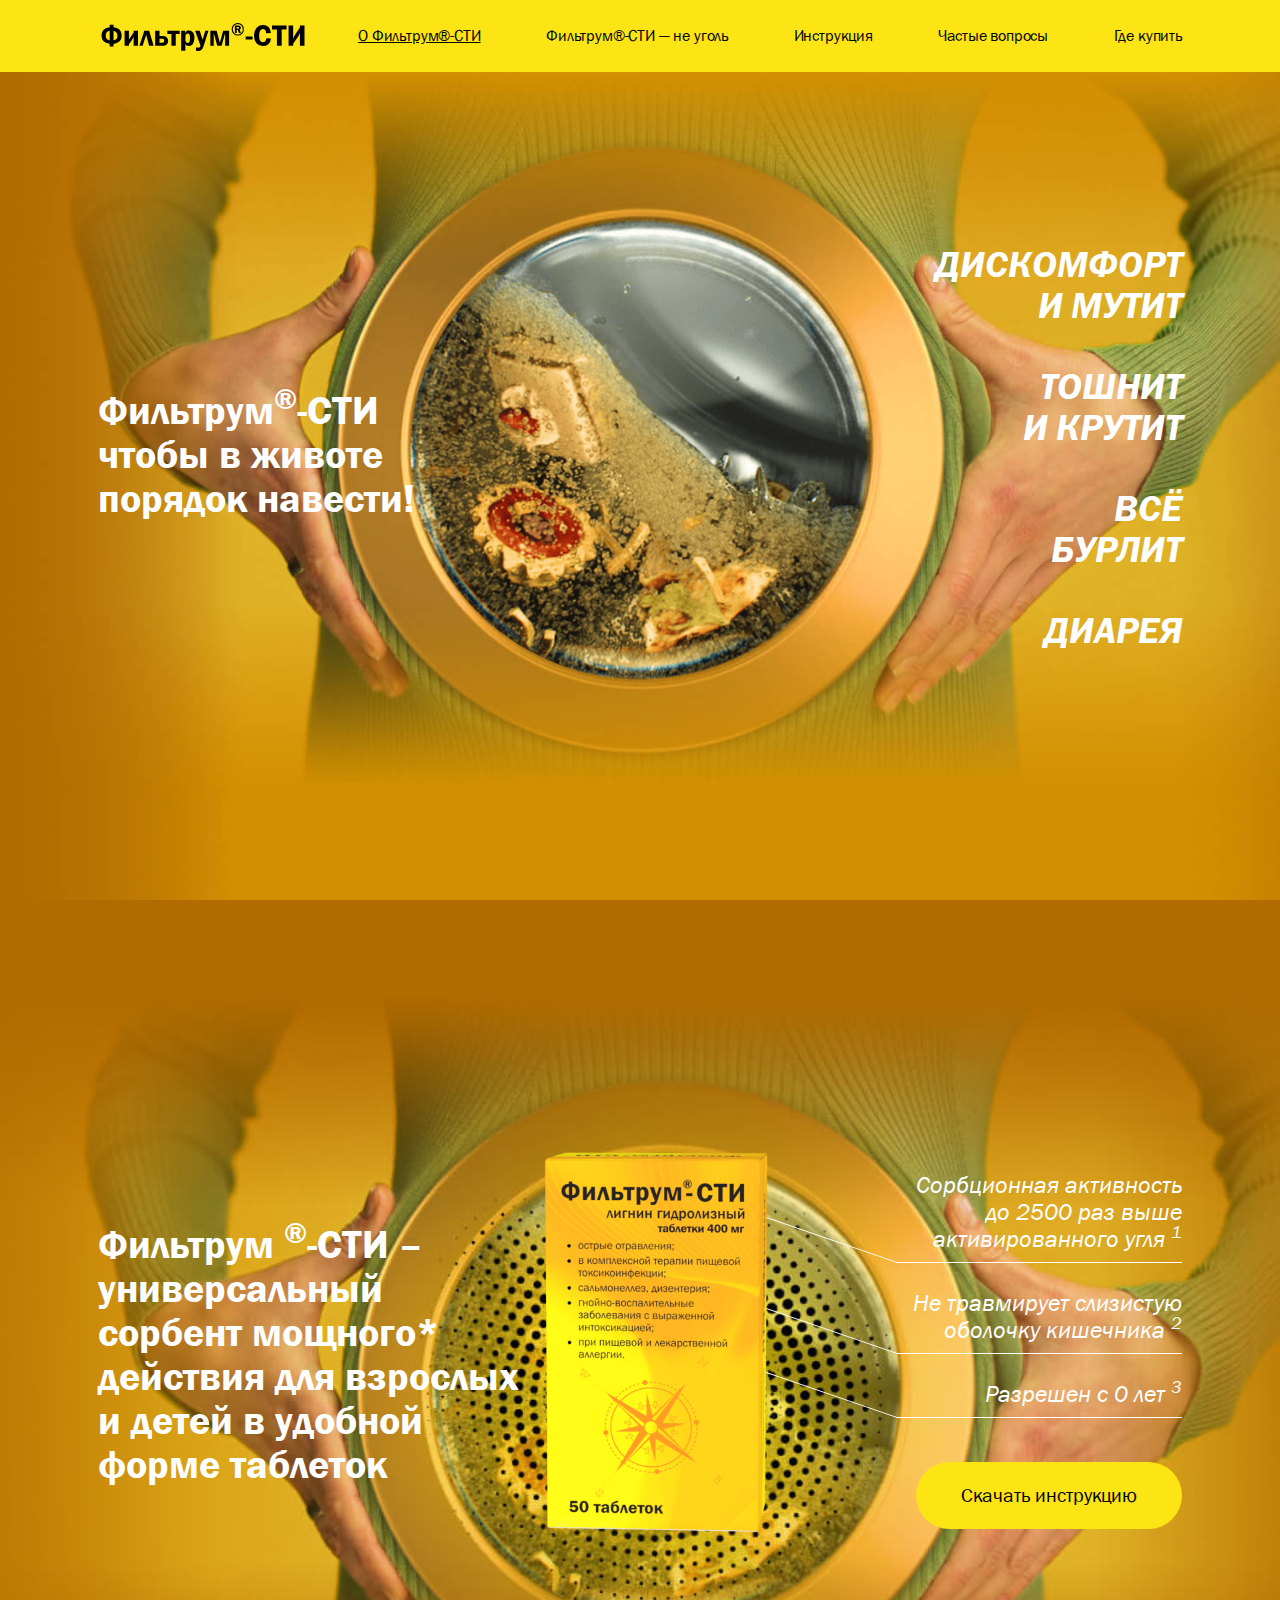
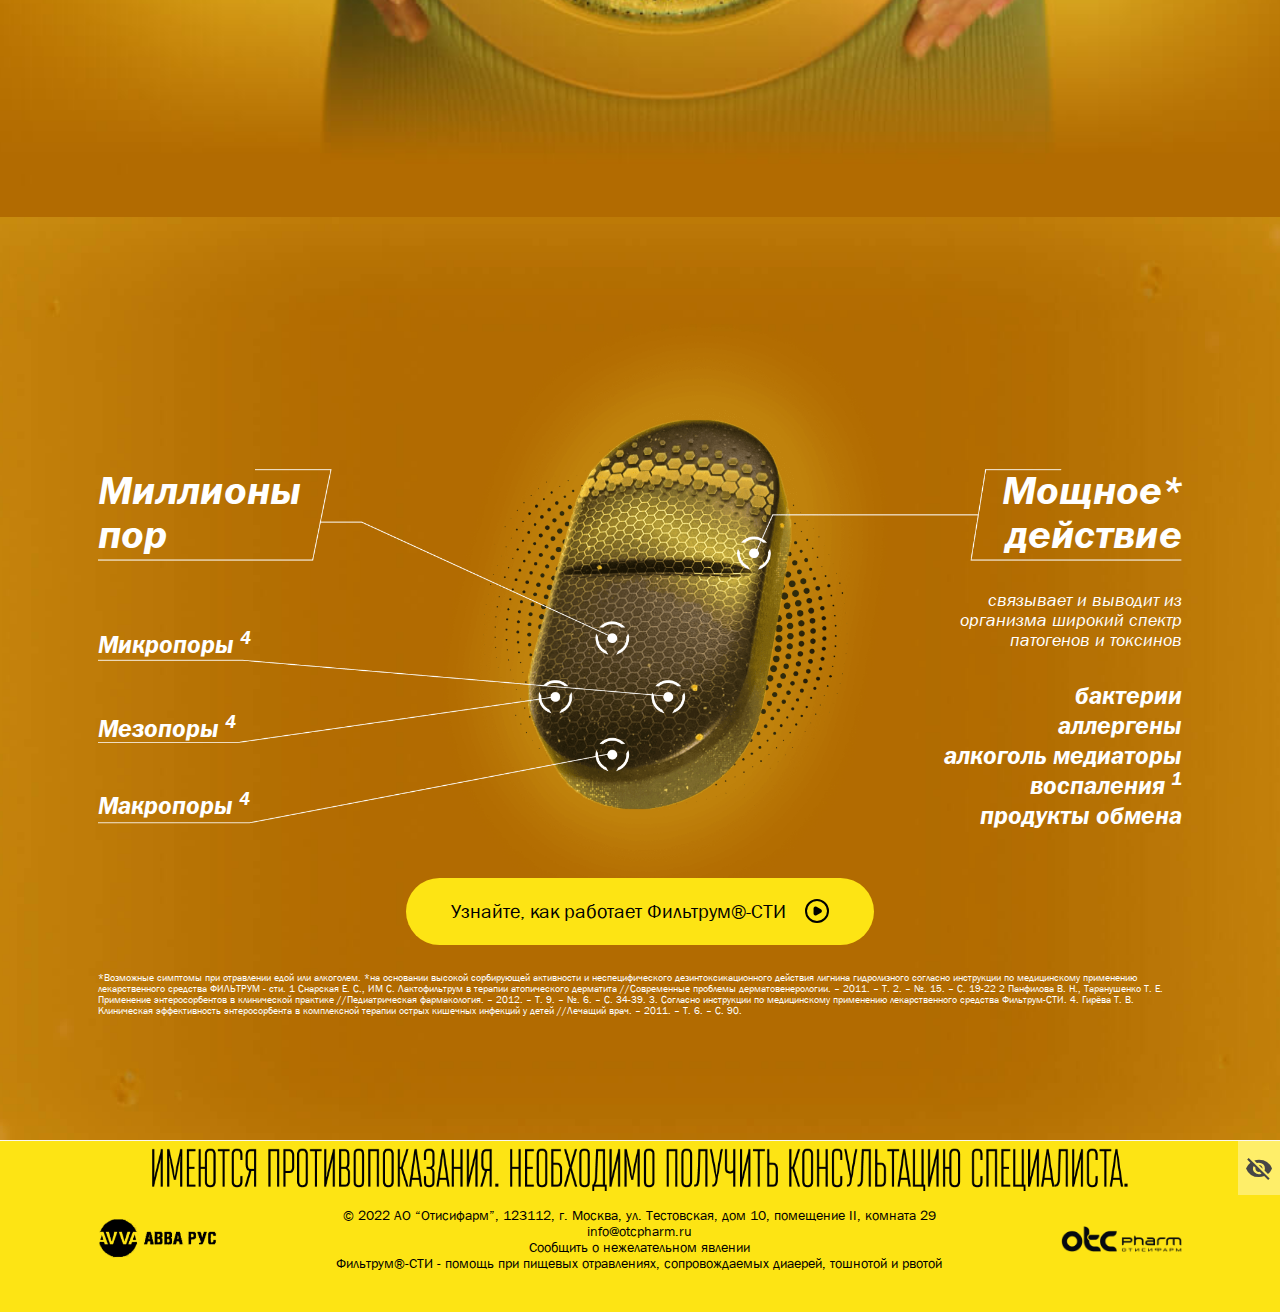
==== commit e6746e84: "обновление" ====
--- a/index.html
+++ b/index.html
@@ -14,10 +14,6 @@
     <link rel="stylesheet" href="assets/css/styles.css" />
     <meta name="msapplication-TileColor" content="#da532c" />
     <meta name="theme-color" content="#ffffff" />
-    <script>
-      var lang_system = "ru";
-    </script>
-    <link href="assets/css/styles.css" rel="stylesheet" />
   </head>
 
   <body>
@@ -347,7 +343,7 @@
           </footer>
         </div>
       </div>
-      <div class="popup mfp-hide js-video-popup">
+      <!-- <div class="popup mfp-hide js-video-popup">
         <div class="popup__cross-btn js-close-mfp">
           <svg class="svg-icon">
             <use xlink:href="#i-cross-popup"></use>
@@ -365,7 +361,7 @@
             allowfullscreen=""
           ></iframe>
         </div>
-      </div>
+      </div> -->
     </div>
     <script type="text/javascript" src="assets/js/main.js"></script>
   </body>
--- a/assets/css/styles.css
+++ b/assets/css/styles.css
@@ -935,8 +935,8 @@
   font-family: franklinGothic, Arial, sans-serif;
   font-style: normal;
   font-weight: 400;
-  font-size: 41px;
-  line-height: 46px;
+  font-size: 22px;
+  line-height: 25px;
   text-align: center;
   letter-spacing: 0.01em;
 
@@ -1287,6 +1287,10 @@
     justify-content: space-between;
     align-items: center;
   }
+  .poisoning__title {
+    font-size: 41px;
+    line-height: 46px;
+  }
 }
 @media (min-width: 1280px) {
   .container {
@@ -1556,12 +1560,16 @@
   background-position: 50%;
   background-repeat: no-repeat;
   background-size: 230%;
+  padding-bottom: 17px;
 }
 @media (min-width: 1280px) {
   .main__first,
   .main__second,
   .main__third {
     background-size: cover;
+  }
+  .main__first {
+    padding-bottom: 0;
   }
 }
 @media (max-width: 1279px) {
@@ -2454,8 +2462,13 @@
   margin: 0 auto;
 }
 @media (max-width: 991px) {
-  .block__text-inner {
-    padding: 0 16px;
+  .block__text-inner,
+  .indications__description,
+  .block__text {
+    padding: 0 10px;
+    text-align: left;
+    font-size: 16px;
+    line-height: 120%;
   }
 }
 .first__download--desctop,
@@ -3651,9 +3664,14 @@
   line-height: 18px;
 }
 @media (max-width: 991px) {
+  .use__age {
+    font-size: 28px;
+    line-height: 36px;
+  }
+
   .use__text-small {
-    font-size: 25px;
-    line-height: 28px;
+    font-size: 18px;
+    line-height: 1;
   }
 }
 @media (min-width: 768px) {
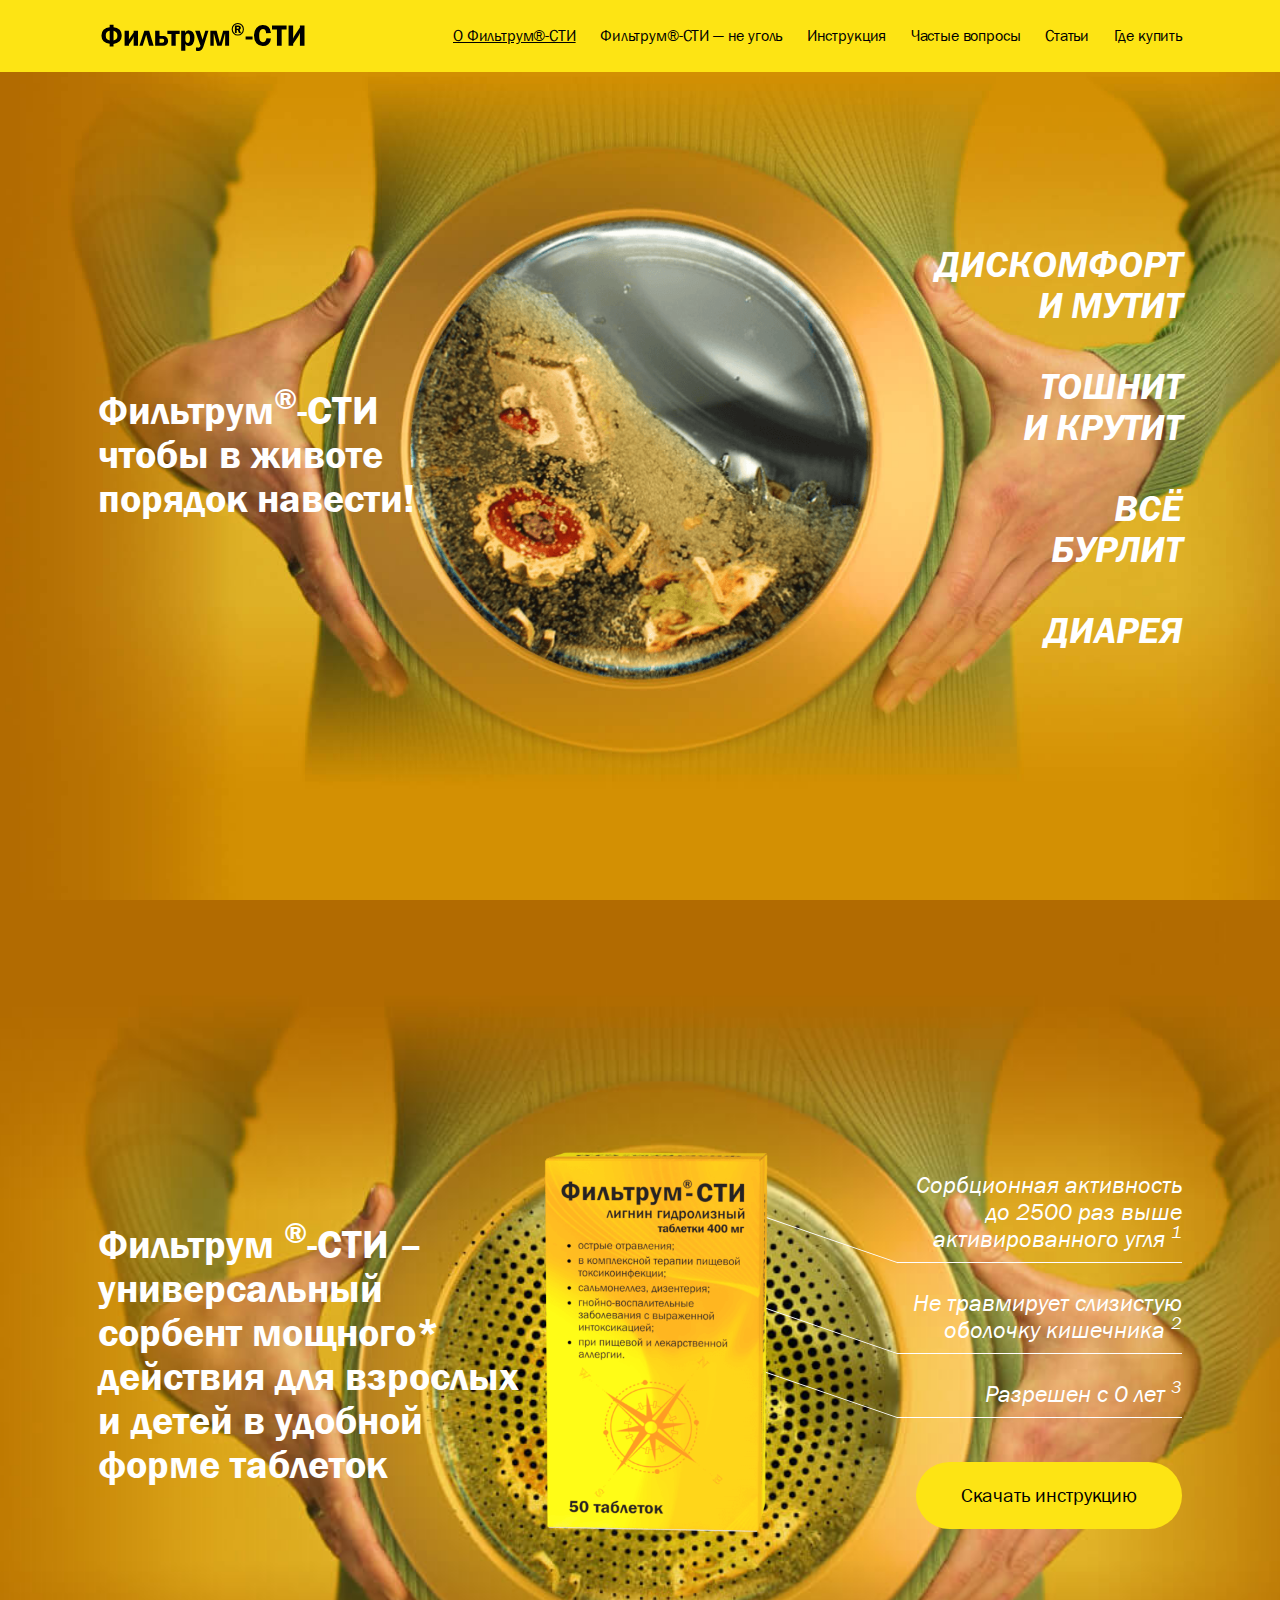
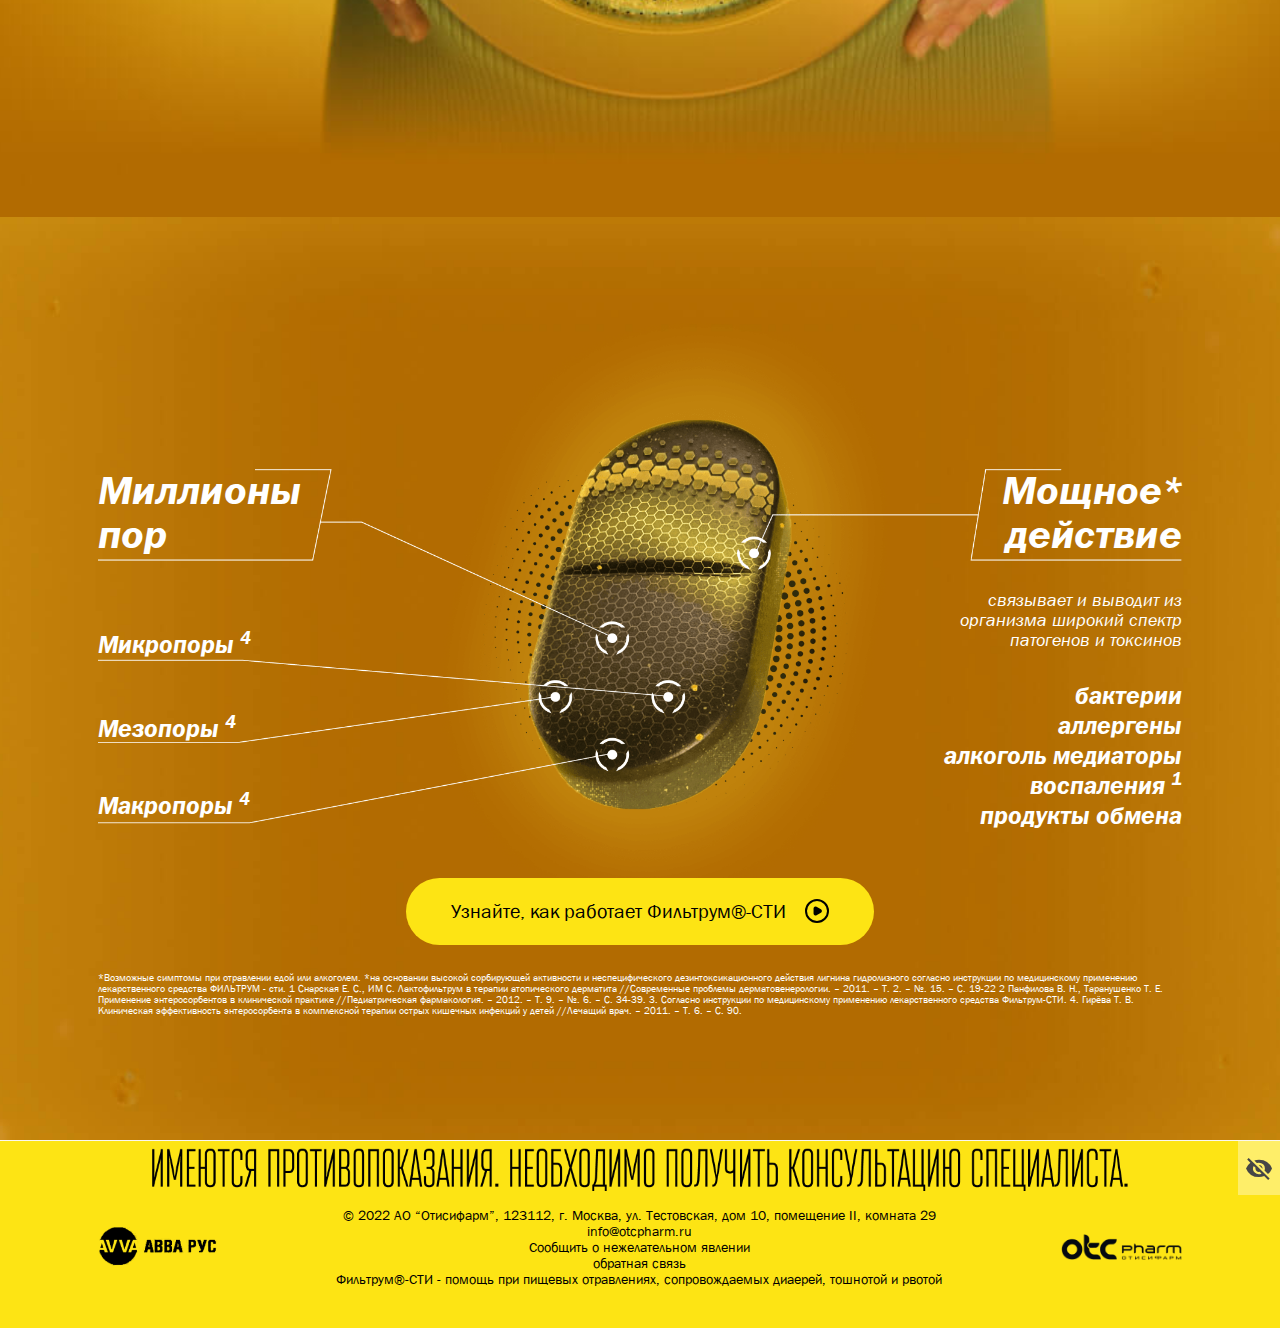
==== commit 4b608363: "обновление" ====
--- a/index.html
+++ b/index.html
@@ -104,7 +104,7 @@
                 >
                 <a href="manual.html" class="header__nav-item">Инструкция</a>
                 <a href="faq.html" class="header__nav-item">Частые вопросы</a>
-
+                <a href="articles.html" class="header__nav-item">Статьи</a>
                 <a href="buy.html" class="header__nav-item">Где купить</a>
               </div>
             </div>
@@ -278,6 +278,12 @@
                 <div
                   class="footer__desktop-contraindications js-contraindications-block"
                 >
+                  <!-- <div id="warningHTML" type="cue">
+                    <script
+                      type="text/javascript"
+                      src="assets/js/warning.min.js"
+                    ></script>
+                  </div> -->
                   <div class="footer__desktop-contraindications-img">
                     <img
                       src="assets/img/contraindications-desktop.png"
@@ -299,9 +305,15 @@
                   <div class="footer__text">
                     © 2022 АО “Отисифарм”, 123112, г. Москва, ул. Тестовская,
                     дом 10, помещение II, комната 29 info@otcpharm.ru
-                    <br />Сообщить о нежелательном явлении<br />Фильтрум®-СТИ -
-                    помощь при пищевых отравлениях, cопровождаемых диаерей,
-                    тошнотой и рвотой
+                    <br /><a href="https://otcpharm.ru/safety/" target="_blank">
+                      Сообщить о нежелательном явлении</a
+                    ><br /><a
+                      href="https://otcpharm.ru/medicaments/acipol/#sendmail"
+                      target="_blank"
+                    >
+                      обратная связь</a
+                    ><br />Фильтрум®-СТИ - помощь при пищевых отравлениях,
+                    cопровождаемых диаерей, тошнотой и рвотой
                   </div>
                   <a href="#" class="footer__logo footer__logo--second">
                     <img src="assets/img/logo3.png" alt="" />
@@ -325,9 +337,15 @@
                   <div class="footer__text">
                     © 2022 АО “Отисифарм”, 123112, г. Москва, ул. Тестовская,
                     дом 10, помещение II, комната 29 info@otcpharm.ru
-                    <br />Сообщить о нежелательном явлении<br />Фильтрум®-СТИ -
-                    помощь при пищевых отравлениях, cопровождаемых диаерей,
-                    тошнотой и рвотой
+                    <br /><a href="https://otcpharm.ru/safety/" target="_blank">
+                      Сообщить о нежелательном явлении</a
+                    ><br /><a
+                      href="https://otcpharm.ru/medicaments/acipol/#sendmail"
+                      target="_blank"
+                    >
+                      обратная связь</a
+                    ><br />Фильтрум®-СТИ - помощь при пищевых отравлениях,
+                    cопровождаемых диаерей, тошнотой и рвотой
                   </div>
                   <div class="footer__mobile-bottom">
                     <a href="#" class="footer__logo">
@@ -343,7 +361,7 @@
           </footer>
         </div>
       </div>
-      <!-- <div class="popup mfp-hide js-video-popup">
+      <div class="popup mfp-hide js-video-popup">
         <div class="popup__cross-btn js-close-mfp">
           <svg class="svg-icon">
             <use xlink:href="#i-cross-popup"></use>
@@ -359,10 +377,12 @@
             webkitallowfullscreen=""
             mozallowfullscreen=""
             allowfullscreen=""
+            loading="lazy"
           ></iframe>
         </div>
-      </div> -->
+      </div>
     </div>
+
     <script type="text/javascript" src="assets/js/main.js"></script>
   </body>
 </html>
--- a/assets/css/styles.css
+++ b/assets/css/styles.css
@@ -1301,10 +1301,19 @@
     width: 494px;
   }
 }
+@media (min-width: 1280px) {
+  .header__nav {
+    display: flex;
+    align-items: center;
+    justify-content: space-between;
+    flex-grow: 1;
+    margin-left: 145px;
+  }
+}
 @media (min-width: 1440px) {
   .container {
     width: 1269px;
-    padding: 0 64px;
+    /* padding: 0 64px; */
   }
   .recipee-items__item {
     width: 494px;
@@ -1381,15 +1390,7 @@
     left: 0;
   }
 }
-@media (min-width: 1280px) {
-  .header__nav {
-    display: flex;
-    align-items: center;
-    justify-content: space-between;
-    flex-grow: 1;
-    margin-left: 50px;
-  }
-}
+
 @media (min-width: 1600px) {
   .header__nav {
     margin-left: 148px;
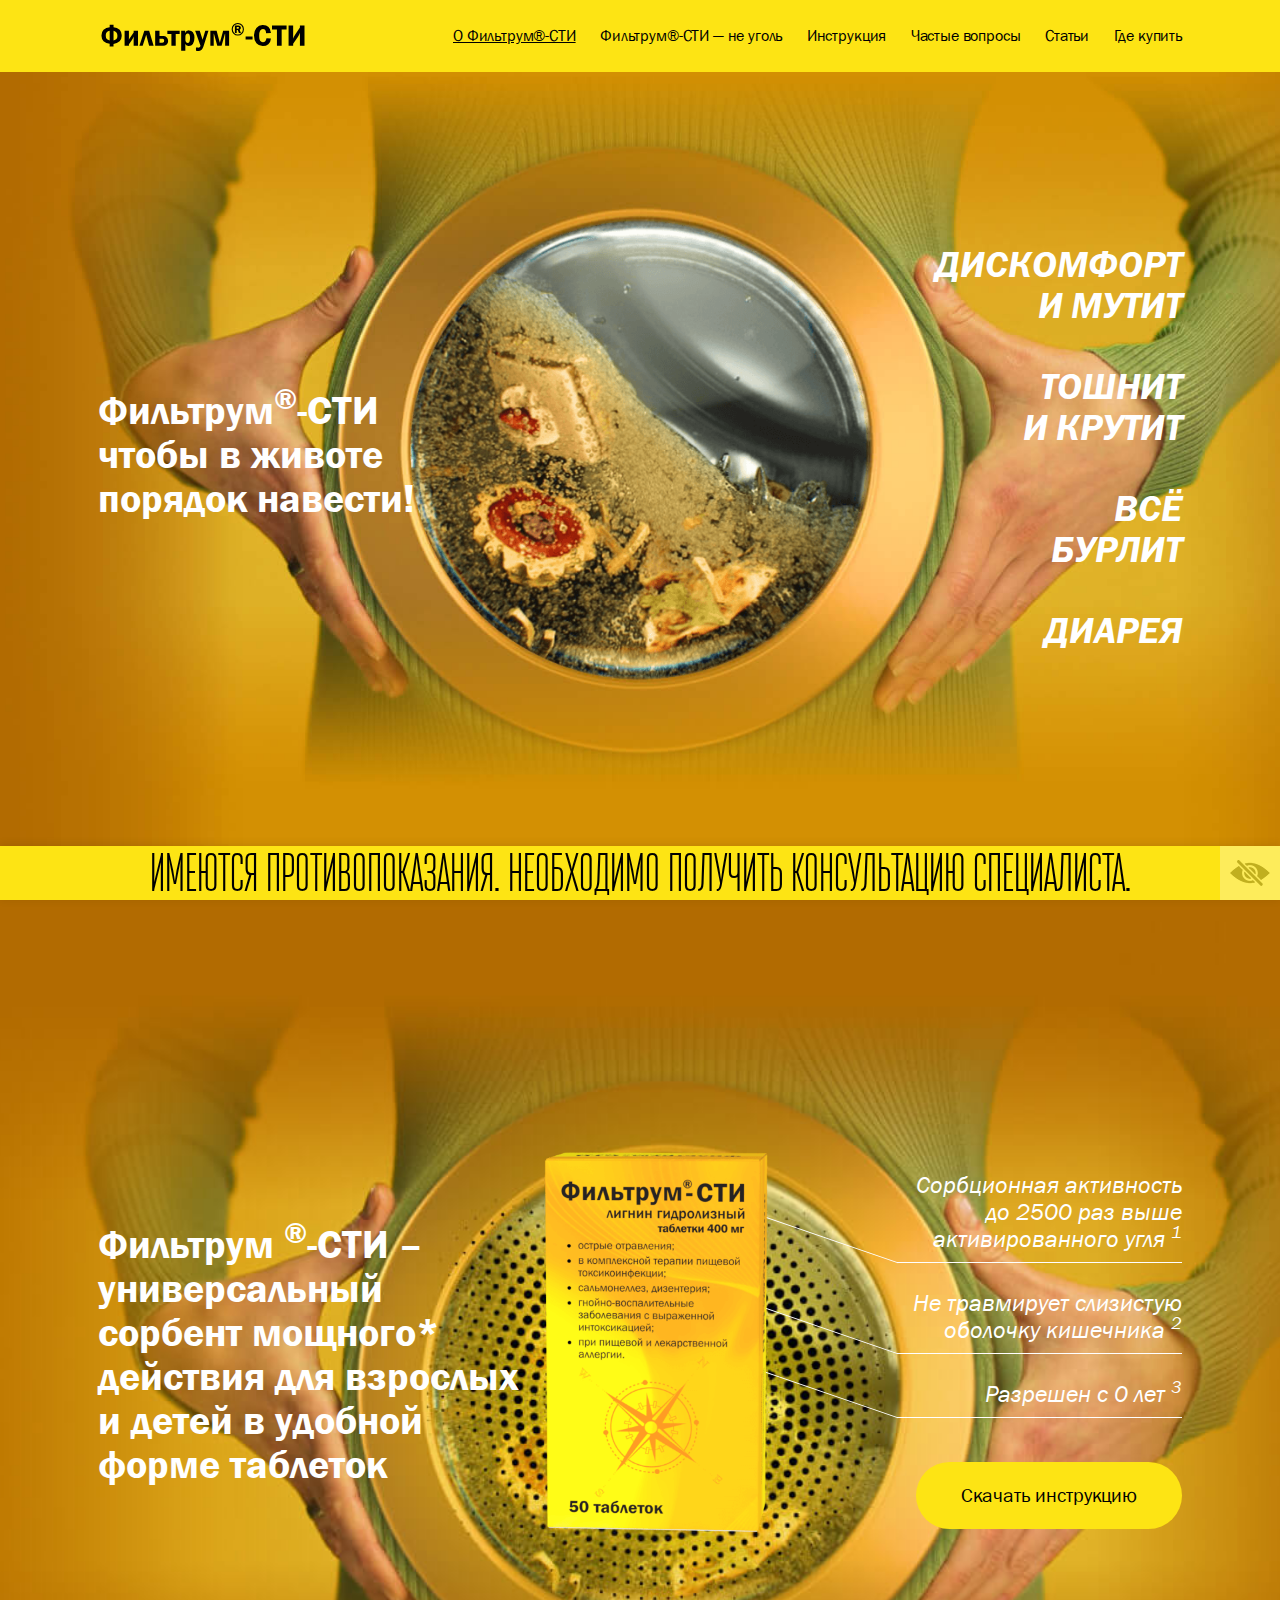
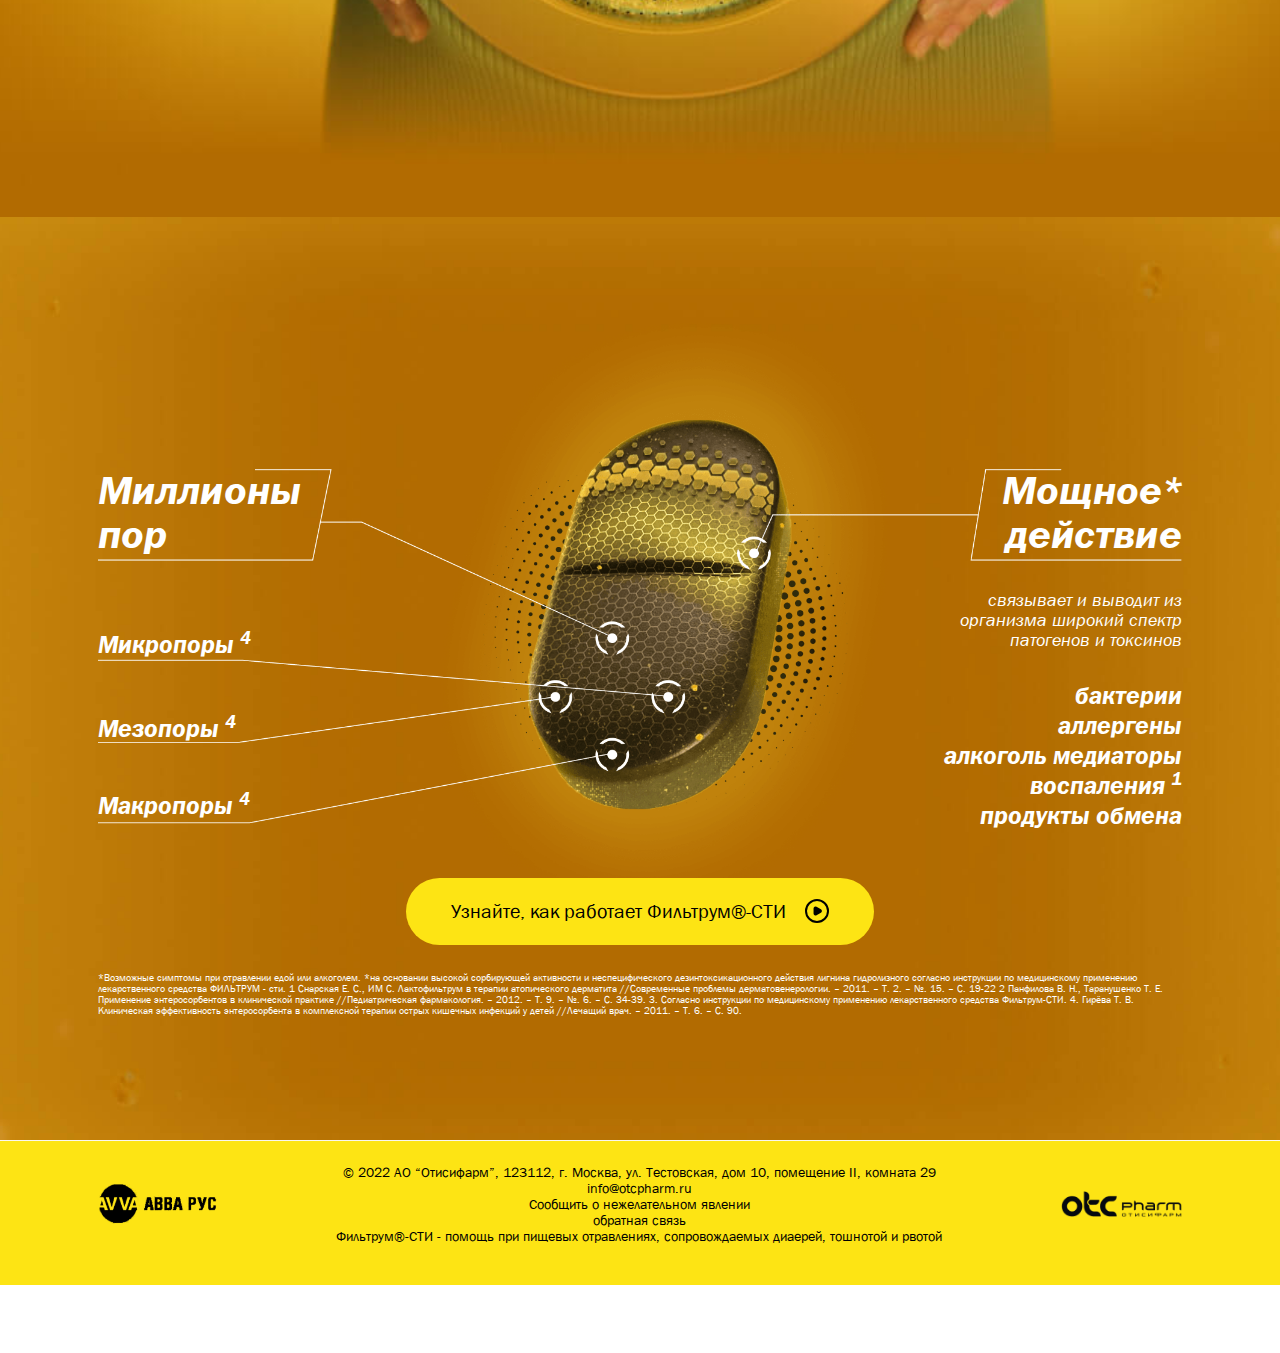
==== commit 82c4f4a6: "обновление" ====
--- a/index.html
+++ b/index.html
@@ -275,29 +275,11 @@
           <footer class="footer section fp-auto-height">
             <div class="container">
               <div class="footer__inner">
+                <div id="warningHTML" type="cue"></div>
+
                 <div
                   class="footer__desktop-contraindications js-contraindications-block"
-                >
-                  <!-- <div id="warningHTML" type="cue">
-                    <script
-                      type="text/javascript"
-                      src="assets/js/warning.min.js"
-                    ></script>
-                  </div> -->
-                  <div class="footer__desktop-contraindications-img">
-                    <img
-                      src="assets/img/contraindications-desktop.png"
-                      alt=""
-                    />
-                  </div>
-                  <div
-                    class="footer__desktop-contraindications-eye js-contraindications-hidden-btn"
-                  >
-                    <svg class="svg-icon">
-                      <use xlink:href="#i-eye"></use>
-                    </svg>
-                  </div>
-                </div>
+                ></div>
                 <div class="footer__desktop">
                   <a href="#" class="footer__logo">
                     <img src="assets/img/logo2.png" alt="" />
@@ -320,7 +302,7 @@
                   </a>
                 </div>
                 <div class="footer__mobile">
-                  <div
+                  <!-- <div
                     class="footer__mobile-contraindications js-contraindications-block"
                   >
                     <div class="footer__mobile-contraindications-img">
@@ -333,7 +315,8 @@
                         <use xlink:href="#i-eye"></use>
                       </svg>
                     </div>
-                  </div>
+                  </div> -->
+
                   <div class="footer__text">
                     © 2022 АО “Отисифарм”, 123112, г. Москва, ул. Тестовская,
                     дом 10, помещение II, комната 29 info@otcpharm.ru
@@ -384,5 +367,6 @@
     </div>
 
     <script type="text/javascript" src="assets/js/main.js"></script>
+    <script type="text/javascript" src="assets/js/warning.min.js"></script>
   </body>
 </html>
--- a/assets/css/styles.css
+++ b/assets/css/styles.css
@@ -1272,6 +1272,15 @@
 .first__img img {
   max-width: 100%;
 }
+.warning_block {
+  left: 0;
+}
+.warning_center {
+  color: #000 !important;
+}
+.warning_block {
+  background: #fde414 !important;
+}
 @media (min-width: 768px) {
   .container {
     padding: 0 24px;
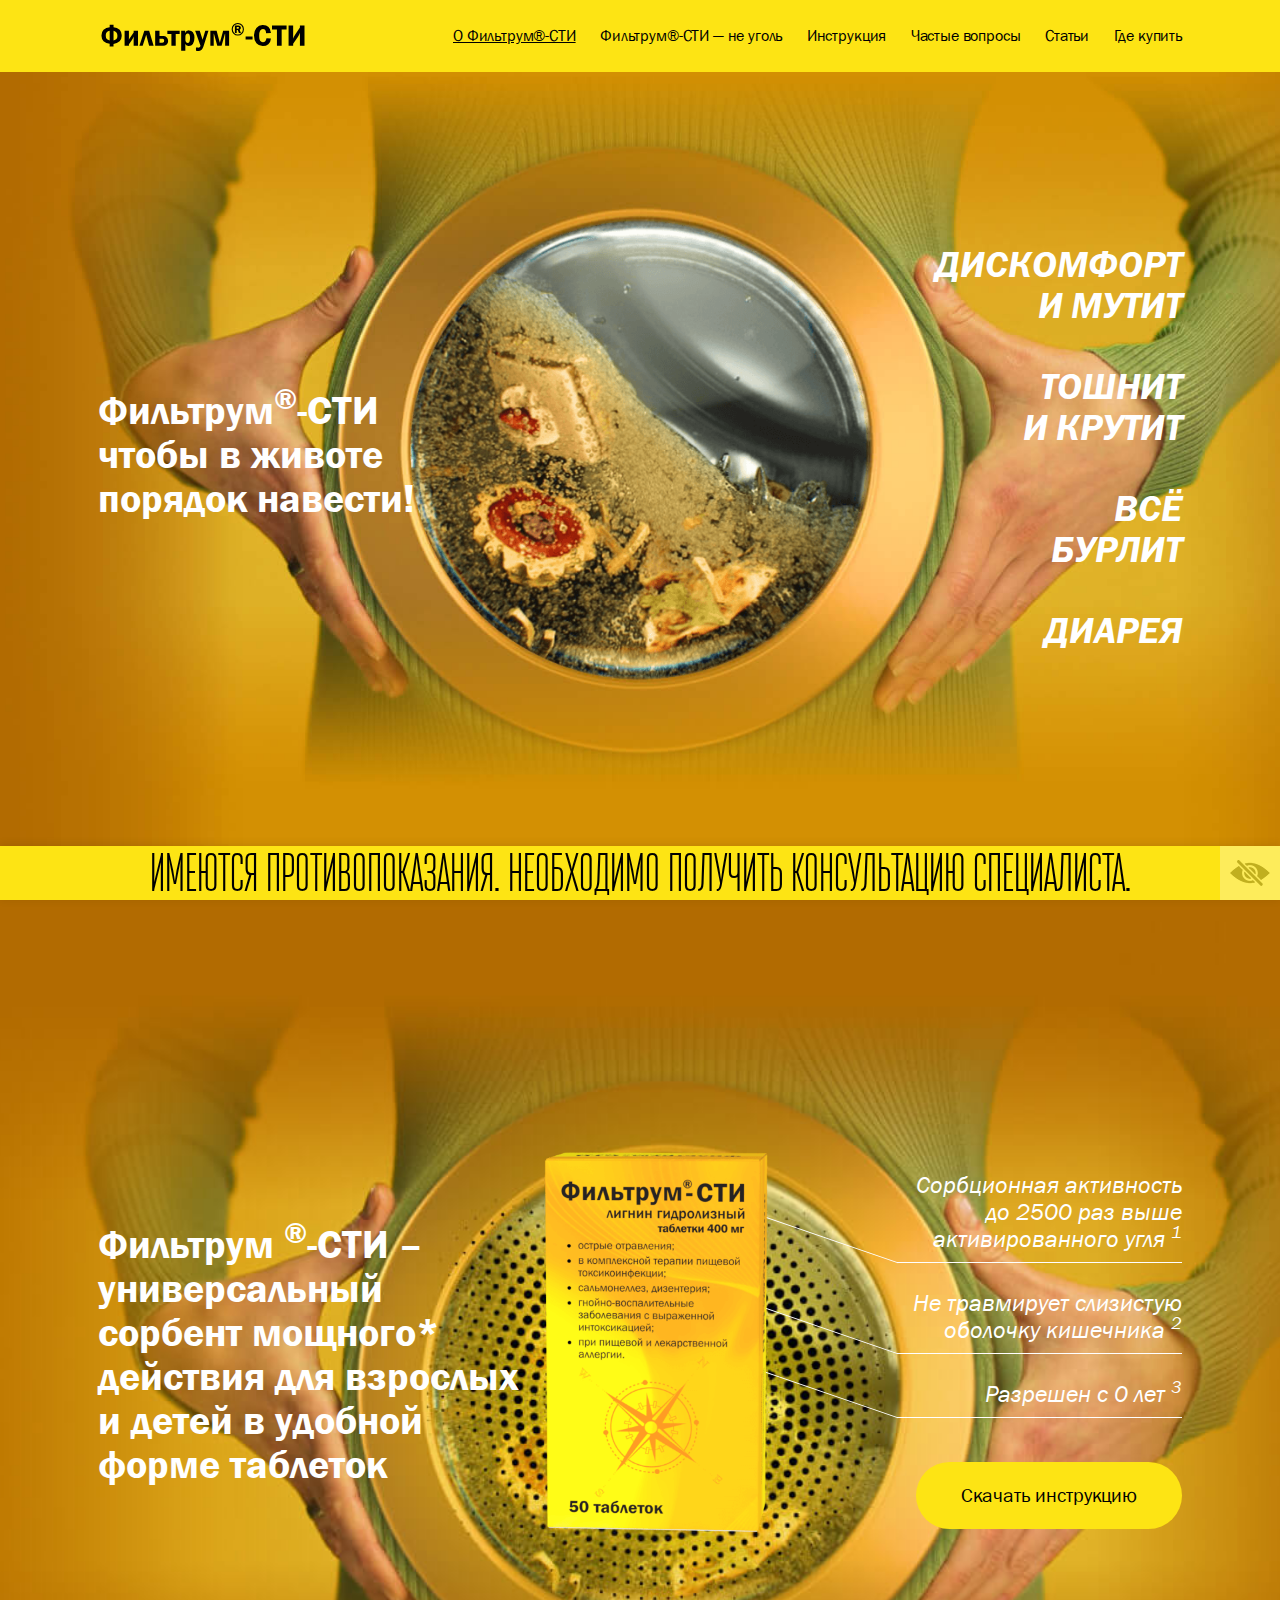
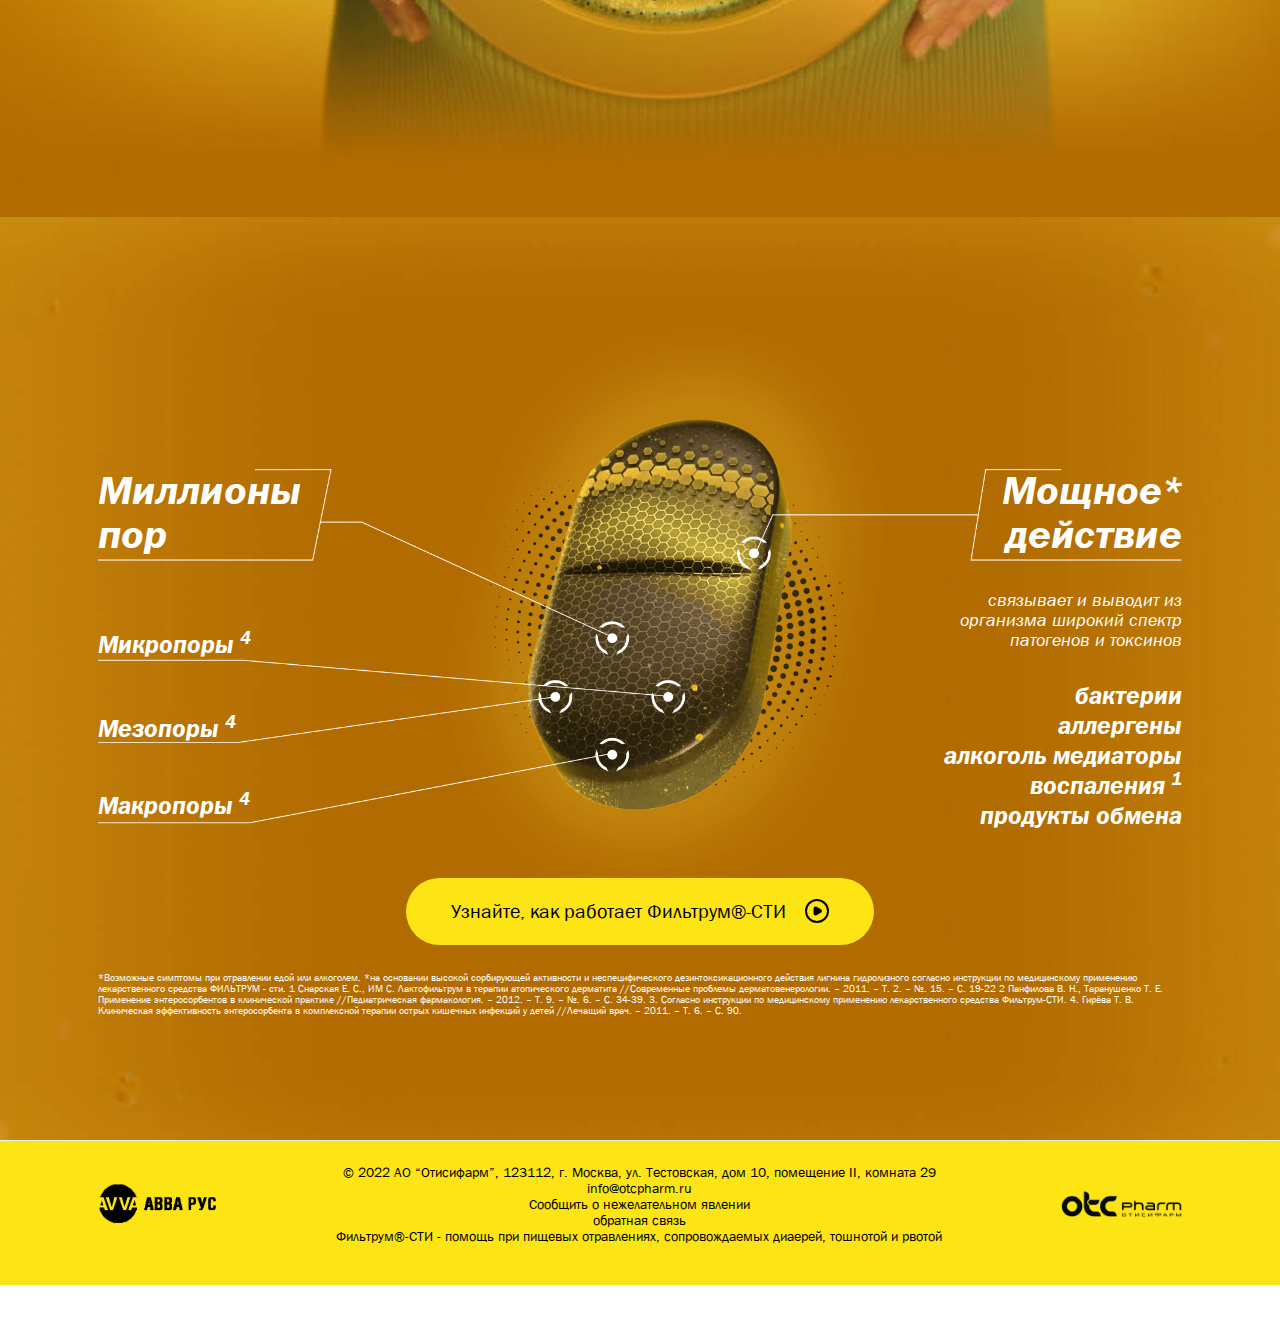
==== commit 1e91e88a: "обновление" ====
--- a/index.html
+++ b/index.html
@@ -11,7 +11,7 @@
     <meta property="og:image" content="" />
     <meta http-equiv="X-UA-Compatible" content="IE=edge" />
     <meta name="viewport" content="width=device-width,initial-scale=1" />
-    <link rel="stylesheet" href="assets/css/styles.css" />
+    <link rel="stylesheet" href="assets/css/styles.11.css" />
     <meta name="msapplication-TileColor" content="#da532c" />
     <meta name="theme-color" content="#ffffff" />
   </head>
@@ -302,21 +302,6 @@
                   </a>
                 </div>
                 <div class="footer__mobile">
-                  <!-- <div
-                    class="footer__mobile-contraindications js-contraindications-block"
-                  >
-                    <div class="footer__mobile-contraindications-img">
-                      <img src="assets/img/contraindications.png" alt="" />
-                    </div>
-                    <div
-                      class="footer__mobile-contraindications-eye js-contraindications-hidden-btn"
-                    >
-                      <svg class="svg-icon">
-                        <use xlink:href="#i-eye"></use>
-                      </svg>
-                    </div>
-                  </div> -->
-
                   <div class="footer__text">
                     © 2022 АО “Отисифарм”, 123112, г. Москва, ул. Тестовская,
                     дом 10, помещение II, комната 29 info@otcpharm.ru
@@ -367,6 +352,6 @@
     </div>
 
     <script type="text/javascript" src="assets/js/main.js"></script>
-    <script type="text/javascript" src="assets/js/warning.min.js"></script>
+    <script type="text/javascript" src="assets/js/warning.js"></script>
   </body>
 </html>
--- a/assets/css/styles.11.css
+++ b/assets/css/styles.11.css
@@ -0,0 +1,3699 @@
+.fp-enabled body,
+html.fp-enabled {
+  margin: 0;
+  padding: 0;
+  overflow: hidden;
+  -webkit-tap-highlight-color: rgba(0, 0, 0, 0);
+}
+.fp-section {
+  position: relative;
+  -webkit-box-sizing: border-box;
+  -moz-box-sizing: border-box;
+  box-sizing: border-box;
+}
+.fp-slide {
+  float: left;
+}
+.fp-slide,
+.fp-slidesContainer {
+  height: 100%;
+  display: block;
+}
+.fp-slides {
+  z-index: 1;
+  height: 100%;
+  overflow: hidden;
+  position: relative;
+  -webkit-transition: all 0.3s ease-out;
+  transition: all 0.3s ease-out;
+}
+.fp-section.fp-table,
+.fp-slide.fp-table {
+  display: table;
+  table-layout: fixed;
+  width: 100%;
+}
+.fp-tableCell {
+  display: table-cell;
+  vertical-align: middle;
+  width: 100%;
+  height: 100%;
+}
+.fp-slidesContainer {
+  float: left;
+  position: relative;
+}
+.fp-controlArrow {
+  -webkit-user-select: none;
+  -moz-user-select: none;
+  -khtml-user-select: none;
+  -ms-user-select: none;
+  position: absolute;
+  z-index: 4;
+  top: 50%;
+  cursor: pointer;
+  width: 0;
+  height: 0;
+  border-style: solid;
+  margin-top: -38px;
+  -webkit-transform: translateZ(0);
+  -ms-transform: translateZ(0);
+  transform: translateZ(0);
+}
+.fp-controlArrow.fp-prev {
+  left: 15px;
+  width: 0;
+  border-width: 38.5px 34px 38.5px 0;
+  border-color: transparent #fff transparent transparent;
+}
+.fp-controlArrow.fp-next {
+  right: 15px;
+  border-width: 38.5px 0 38.5px 34px;
+  border-color: transparent transparent transparent #fff;
+}
+.fp-scrollable {
+  position: relative;
+}
+.fp-scrollable,
+.fp-scroller {
+  overflow: hidden;
+}
+.iScrollIndicator {
+  border: 0 !important;
+}
+.fp-notransition {
+  -webkit-transition: none !important;
+  transition: none !important;
+}
+#fp-nav {
+  position: fixed;
+  z-index: 100;
+  margin-top: -32px;
+  top: 50%;
+  opacity: 1;
+  -webkit-transform: translateZ(0);
+}
+#fp-nav.right {
+  right: 17px;
+}
+#fp-nav.left {
+  left: 17px;
+}
+.fp-slidesNav {
+  position: absolute;
+  z-index: 4;
+  opacity: 1;
+  -webkit-transform: translateZ(0);
+  -ms-transform: translateZ(0);
+  transform: translateZ(0);
+  left: 0 !important;
+  right: 0;
+  margin: 0 auto !important;
+}
+.fp-slidesNav.bottom {
+  bottom: 17px;
+}
+.fp-slidesNav.top {
+  top: 17px;
+}
+#fp-nav ul,
+.fp-slidesNav ul {
+  margin: 0;
+  padding: 0;
+}
+#fp-nav ul li,
+.fp-slidesNav ul li {
+  display: block;
+  width: 14px;
+  height: 13px;
+  margin: 7px;
+  position: relative;
+}
+.fp-slidesNav ul li {
+  display: inline-block;
+}
+#fp-nav ul li a,
+.fp-slidesNav ul li a {
+  display: block;
+  position: relative;
+  z-index: 1;
+  width: 100%;
+  height: 100%;
+  cursor: pointer;
+  text-decoration: none;
+}
+#fp-nav ul li:hover a.active span,
+#fp-nav ul li a.active span,
+.fp-slidesNav ul li:hover a.active span,
+.fp-slidesNav ul li a.active span {
+  height: 12px;
+  width: 12px;
+  margin: -6px 0 0 -6px;
+  border-radius: 100%;
+}
+#fp-nav ul li a span,
+.fp-slidesNav ul li a span {
+  border-radius: 50%;
+  position: absolute;
+  z-index: 1;
+  height: 4px;
+  width: 4px;
+  border: 0;
+  background: #333;
+  left: 50%;
+  top: 50%;
+  margin: -2px 0 0 -2px;
+  -webkit-transition: all 0.1s ease-in-out;
+  -moz-transition: all 0.1s ease-in-out;
+  -o-transition: all 0.1s ease-in-out;
+  transition: all 0.1s ease-in-out;
+}
+#fp-nav ul li:hover a span,
+.fp-slidesNav ul li:hover a span {
+  width: 10px;
+  height: 10px;
+  margin: -5px 0 0 -5px;
+}
+#fp-nav ul li .fp-tooltip {
+  position: absolute;
+  top: -2px;
+  color: #fff;
+  font-size: 14px;
+  font-family: arial, helvetica, sans-serif;
+  white-space: nowrap;
+  max-width: 220px;
+  overflow: hidden;
+  display: block;
+  opacity: 0;
+  width: 0;
+  cursor: pointer;
+}
+#fp-nav.fp-show-active a.active + .fp-tooltip,
+#fp-nav ul li:hover .fp-tooltip {
+  -webkit-transition: opacity 0.2s ease-in;
+  transition: opacity 0.2s ease-in;
+  width: auto;
+  opacity: 1;
+}
+#fp-nav ul li .fp-tooltip.right {
+  right: 20px;
+}
+#fp-nav ul li .fp-tooltip.left {
+  left: 20px;
+}
+.fp-auto-height.fp-section,
+.fp-auto-height .fp-slide,
+.fp-auto-height .fp-tableCell,
+.fp-responsive .fp-auto-height-responsive.fp-section,
+.fp-responsive .fp-auto-height-responsive .fp-slide,
+.fp-responsive .fp-auto-height-responsive .fp-tableCell {
+  height: auto !important;
+}
+.mfp-bg {
+  z-index: 1042;
+  overflow: hidden;
+  background: #0b0b0b;
+  opacity: 0.8;
+}
+.mfp-bg,
+.mfp-wrap {
+  top: 0;
+  left: 0;
+  width: 100%;
+  height: 100%;
+  position: fixed;
+}
+.mfp-wrap {
+  z-index: 1043;
+  outline: none !important;
+  -webkit-backface-visibility: hidden;
+}
+.mfp-container {
+  text-align: center;
+  position: absolute;
+  width: 100%;
+  height: 100%;
+  left: 0;
+  top: 0;
+  padding: 0 8px;
+  box-sizing: border-box;
+}
+.mfp-container:before {
+  content: "";
+  display: inline-block;
+  height: 100%;
+  vertical-align: middle;
+}
+.mfp-align-top .mfp-container:before {
+  display: none;
+}
+.mfp-content {
+  position: relative;
+  display: inline-block;
+  vertical-align: middle;
+  margin: 0 auto;
+  text-align: left;
+  z-index: 1045;
+}
+.mfp-ajax-holder .mfp-content,
+.mfp-inline-holder .mfp-content {
+  width: 100%;
+  cursor: auto;
+}
+.mfp-ajax-cur {
+  cursor: progress;
+}
+.mfp-zoom-out-cur,
+.mfp-zoom-out-cur .mfp-image-holder .mfp-close {
+  cursor: -moz-zoom-out;
+  cursor: -webkit-zoom-out;
+  cursor: zoom-out;
+}
+.mfp-zoom {
+  cursor: pointer;
+  cursor: -webkit-zoom-in;
+  cursor: -moz-zoom-in;
+  cursor: zoom-in;
+}
+.mfp-auto-cursor .mfp-content {
+  cursor: auto;
+}
+.mfp-arrow,
+.mfp-close,
+.mfp-counter,
+.mfp-preloader {
+  -webkit-user-select: none;
+  -moz-user-select: none;
+  user-select: none;
+}
+.mfp-loading.mfp-figure {
+  display: none;
+}
+.mfp-hide {
+  display: none !important;
+}
+.mfp-preloader {
+  color: #ccc;
+  position: absolute;
+  top: 50%;
+  width: auto;
+  text-align: center;
+  margin-top: -0.8em;
+  left: 8px;
+  right: 8px;
+  z-index: 1044;
+}
+.mfp-preloader a {
+  color: #ccc;
+}
+.mfp-preloader a:hover {
+  color: #fff;
+}
+.mfp-s-error .mfp-content,
+.mfp-s-ready .mfp-preloader {
+  display: none;
+}
+button.mfp-arrow,
+button.mfp-close {
+  overflow: visible;
+  cursor: pointer;
+  background: transparent;
+  border: 0;
+  -webkit-appearance: none;
+  display: block;
+  outline: none;
+  padding: 0;
+  z-index: 1046;
+  box-shadow: none;
+  touch-action: manipulation;
+}
+button::-moz-focus-inner {
+  padding: 0;
+  border: 0;
+}
+.mfp-close {
+  width: 44px;
+  height: 44px;
+  line-height: 44px;
+  position: absolute;
+  right: 0;
+  top: 0;
+  text-decoration: none;
+  text-align: center;
+  opacity: 0.65;
+  padding: 0 0 18px 10px;
+  color: #fff;
+  font-style: normal;
+  font-size: 28px;
+  font-family: Arial, Baskerville, monospace;
+}
+.mfp-close:focus,
+.mfp-close:hover {
+  opacity: 1;
+}
+.mfp-close:active {
+  top: 1px;
+}
+.mfp-close-btn-in .mfp-close {
+  color: #333;
+}
+.mfp-iframe-holder .mfp-close,
+.mfp-image-holder .mfp-close {
+  color: #fff;
+  right: -6px;
+  text-align: right;
+  padding-right: 6px;
+  width: 100%;
+}
+.mfp-counter {
+  position: absolute;
+  top: 0;
+  right: 0;
+  color: #ccc;
+  font-size: 12px;
+  line-height: 18px;
+  white-space: nowrap;
+}
+.mfp-arrow {
+  position: absolute;
+  opacity: 0.65;
+  top: 50%;
+  margin: -55px 0 0;
+  padding: 0;
+  width: 90px;
+  height: 110px;
+  -webkit-tap-highlight-color: transparent;
+}
+.mfp-arrow:active {
+  margin-top: -54px;
+}
+.mfp-arrow:focus,
+.mfp-arrow:hover {
+  opacity: 1;
+}
+.mfp-arrow:after,
+.mfp-arrow:before {
+  content: "";
+  display: block;
+  width: 0;
+  height: 0;
+  position: absolute;
+  left: 0;
+  top: 0;
+  margin-top: 35px;
+  margin-left: 35px;
+  border: inset transparent;
+}
+.mfp-arrow:after {
+  border-top-width: 13px;
+  border-bottom-width: 13px;
+  top: 8px;
+}
+.mfp-arrow:before {
+  border-top-width: 21px;
+  border-bottom-width: 21px;
+  opacity: 0.7;
+}
+.mfp-arrow-left {
+  left: 0;
+}
+.mfp-arrow-left:after {
+  border-right: 17px solid #fff;
+  margin-left: 31px;
+}
+.mfp-arrow-left:before {
+  margin-left: 25px;
+  border-right: 27px solid #3f3f3f;
+}
+.mfp-arrow-right {
+  right: 0;
+}
+.mfp-arrow-right:after {
+  border-left: 17px solid #fff;
+  margin-left: 39px;
+}
+.mfp-arrow-right:before {
+  border-left: 27px solid #3f3f3f;
+}
+.mfp-iframe-holder {
+  padding-top: 40px;
+  padding-bottom: 40px;
+}
+.mfp-iframe-holder .mfp-content {
+  line-height: 0;
+  width: 100%;
+  max-width: 900px;
+}
+.mfp-iframe-holder .mfp-close {
+  top: -40px;
+}
+.mfp-iframe-scaler {
+  width: 100%;
+  height: 0;
+  overflow: hidden;
+  padding-top: 56.25%;
+}
+.mfp-iframe-scaler iframe {
+  position: absolute;
+  display: block;
+  top: 0;
+  left: 0;
+  width: 100%;
+  height: 100%;
+  box-shadow: 0 0 8px rgba(0, 0, 0, 0.6);
+  background: #000;
+}
+img.mfp-img {
+  width: auto;
+  max-width: 100%;
+  height: auto;
+  display: block;
+  box-sizing: border-box;
+  padding: 40px 0;
+  margin: 0 auto;
+}
+.mfp-figure,
+img.mfp-img {
+  line-height: 0;
+}
+.mfp-figure:after {
+  content: "";
+  position: absolute;
+  left: 0;
+  top: 40px;
+  bottom: 40px;
+  display: block;
+  right: 0;
+  width: auto;
+  height: auto;
+  z-index: -1;
+  box-shadow: 0 0 8px rgba(0, 0, 0, 0.6);
+  background: #444;
+}
+.mfp-figure small {
+  color: #bdbdbd;
+  display: block;
+  font-size: 12px;
+  line-height: 14px;
+}
+.mfp-figure figure {
+  margin: 0;
+}
+.mfp-bottom-bar {
+  margin-top: -36px;
+  position: absolute;
+  top: 100%;
+  left: 0;
+  width: 100%;
+  cursor: auto;
+}
+.mfp-title {
+  text-align: left;
+  line-height: 18px;
+  color: #f3f3f3;
+  word-wrap: break-word;
+  padding-right: 36px;
+}
+.mfp-image-holder .mfp-content {
+  max-width: 100%;
+}
+.mfp-gallery .mfp-image-holder .mfp-figure {
+  cursor: pointer;
+}
+@media screen and (max-height: 300px),
+  screen and (max-width: 800px) and (orientation: landscape) {
+  .mfp-img-mobile .mfp-image-holder {
+    padding-left: 0;
+    padding-right: 0;
+  }
+  .mfp-img-mobile img.mfp-img {
+    padding: 0;
+  }
+  .mfp-img-mobile .mfp-figure:after {
+    top: 0;
+    bottom: 0;
+  }
+  .mfp-img-mobile .mfp-figure small {
+    display: inline;
+    margin-left: 5px;
+  }
+  .mfp-img-mobile .mfp-bottom-bar {
+    background: rgba(0, 0, 0, 0.6);
+    bottom: 0;
+    margin: 0;
+    top: auto;
+    padding: 3px 5px;
+    position: fixed;
+    box-sizing: border-box;
+  }
+  .mfp-img-mobile .mfp-bottom-bar:empty {
+    padding: 0;
+  }
+  .mfp-img-mobile .mfp-counter {
+    right: 5px;
+    top: 3px;
+  }
+  .mfp-img-mobile .mfp-close {
+    top: 0;
+    right: 0;
+    width: 35px;
+    height: 35px;
+    line-height: 35px;
+    background: rgba(0, 0, 0, 0.6);
+    position: fixed;
+    text-align: center;
+    padding: 0;
+  }
+}
+@media (max-width: 900px) {
+  .mfp-arrow {
+    -webkit-transform: scale(0.75);
+    transform: scale(0.75);
+  }
+  .mfp-arrow-left {
+    -webkit-transform-origin: 0;
+    transform-origin: 0;
+  }
+  .mfp-arrow-right {
+    -webkit-transform-origin: 100%;
+    transform-origin: 100%;
+  }
+  .mfp-container {
+    padding-left: 6px;
+    padding-right: 6px;
+  }
+}
+/* body,
+html {
+  background: #464646;
+} */
+@font-face {
+  font-family: franklinGothic;
+  src: url([data-uri])
+    format("opentype");
+  font-weight: 400;
+  font-style: normal;
+}
+@font-face {
+  font-family: franklinGothic;
+  src: url([data-uri])
+    format("opentype");
+  font-weight: 400;
+  font-style: italic;
+}
+@font-face {
+  font-family: franklinGothic;
+  src: url([data-uri]